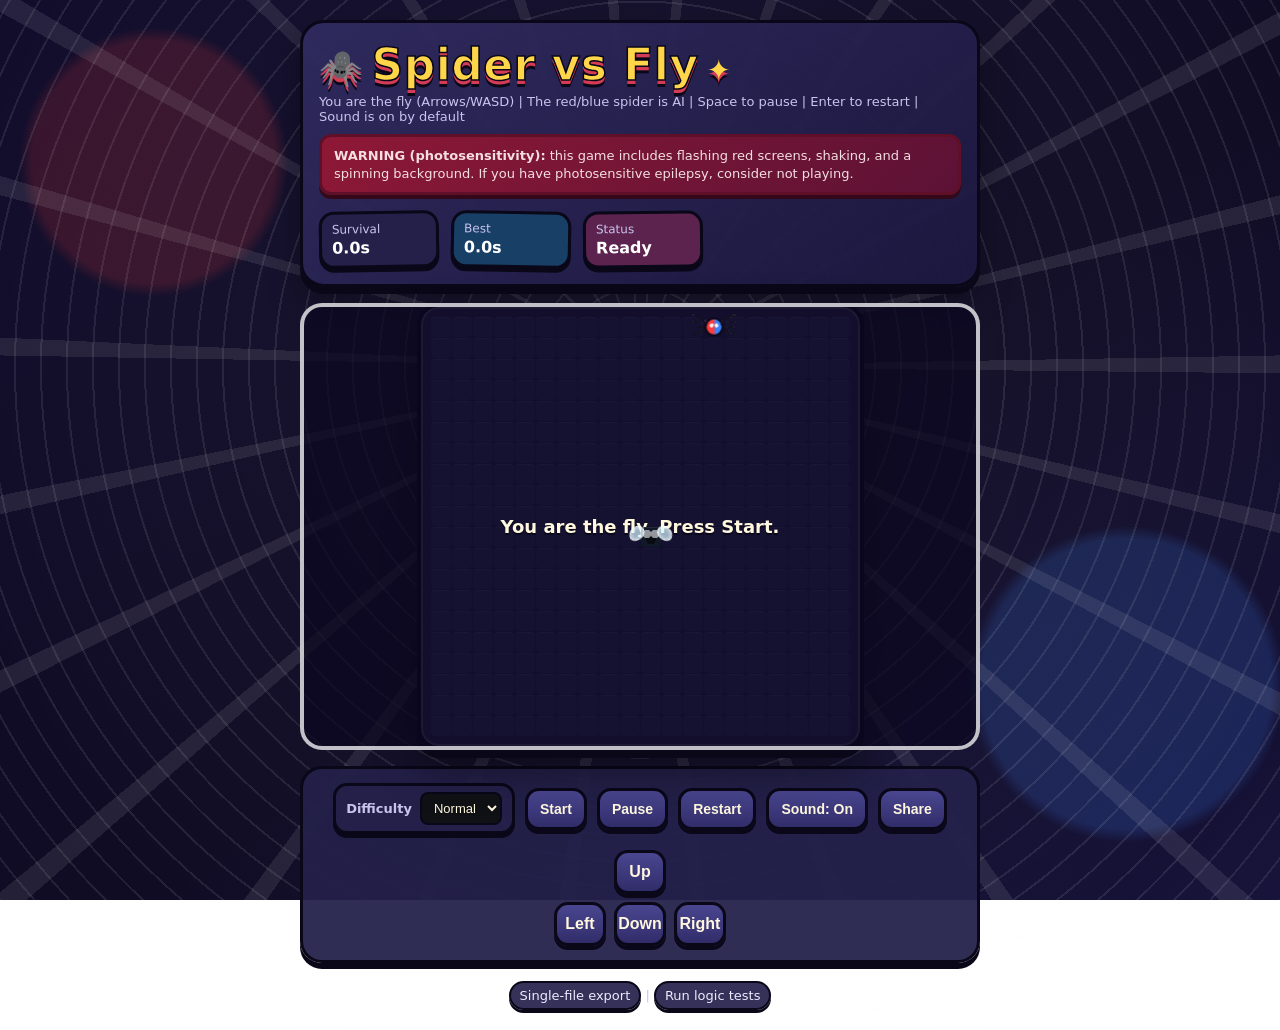
==== export.html @ 4931a81a "Remove composited grid shake layer" ====
<!doctype html>
<html lang="en">
  <head>
    <meta charset="utf-8" />
    <meta name="viewport" content="width=device-width, initial-scale=1" />
    <meta property="og:title" content="Spider vs Fly" />
    <meta property="og:description" content="A tiny, intense, dependency-free web game: you control the fly; an AI spider chases and shoots webs." />
    <meta property="og:type" content="website" />
    <title>Spider vs Fly</title>
    <style>
:root {
  --bg: #100c24;
  --panel: #24204a;
  --text: #fff8df;
  --muted: #c9c4ed;
  --cell: #302b5f;
  --spider-red: #ff3b3b;
  --spider-blue: #3b82f6;
  --fly: #111827;
  --border: rgba(255, 255, 255, 0.18);
  --ink: #090718;
  --gold: #ffd54a;
  --cell-size: min(4.4vw, 20px);
  --gap: 1px;
}

* {
  box-sizing: border-box;
}

body {
  margin: 0;
  font-family:
    system-ui,
    -apple-system,
    Segoe UI,
    Roboto,
    Helvetica,
    Arial,
    sans-serif;
  background:
    radial-gradient(circle at 12% 18%, rgba(255, 59, 59, 0.16) 0 9%, transparent 10%),
    radial-gradient(circle at 88% 76%, rgba(59, 130, 246, 0.18) 0 11%, transparent 12%),
    linear-gradient(145deg, #120d2c, var(--bg) 55%, #17133a);
  background-attachment: fixed;
  color: var(--text);
}

/* Full-screen death flash */
body.danger-flash::after {
  content: "";
  position: fixed;
  inset: 0;
  z-index: 9999;
  pointer-events: none;
  background: rgba(255, 0, 0, 0.0);
  animation: danger-screen 520ms ease-out 1;
}

@keyframes danger-screen {
  0% {
    background: rgba(255, 0, 0, 0);
  }
  10% {
    background: rgba(255, 0, 0, 0.55);
  }
  28% {
    background: rgba(255, 0, 0, 0.25);
  }
  100% {
    background: rgba(255, 0, 0, 0);
  }
}

a {
  color: var(--muted);
}

.app {
  position: relative;
  max-width: 720px;
  margin: 0 auto;
  padding: 20px;
  isolation: isolate;
  min-height: 100vh;
}

/* Cartoony, emoji-like web background (slow spin for mild disorientation). */
.app::before {
  content: "";
  position: fixed;
  inset: -30vmax;
  z-index: -1;
  pointer-events: none;
  opacity: 0.85;
  background:
    /* rings */
    repeating-radial-gradient(
      circle at 50% 45%,
      rgba(255, 255, 255, 0.10) 0 2px,
      transparent 2px 26px
    ),
    /* spokes */
    repeating-conic-gradient(
      from 5deg at 50% 45%,
      rgba(255, 255, 255, 0.10) 0 1.6deg,
      transparent 1.6deg 14deg
    ),
    radial-gradient(circle at 50% 45%, rgba(255, 255, 255, 0.06), transparent 60%);
  transform-origin: 50% 45%;
  animation: none;
}

@keyframes web-spin {
  from {
    transform: rotate(0deg);
  }
  to {
    transform: rotate(360deg);
  }
}

body.web-spin .app::before {
  animation-name: web-spin;
  animation-duration: var(--web-spin-duration, 18s);
  animation-timing-function: linear;
  animation-iteration-count: infinite;
  animation-direction: var(--web-spin-direction, normal);
}

.top {
  display: flex;
  gap: 16px;
  align-items: flex-start;
  justify-content: space-between;
  flex-wrap: wrap;
  padding: 16px;
  border: 3px solid var(--ink);
  border-radius: 24px;
  background: linear-gradient(145deg, rgba(48, 43, 95, 0.96), rgba(28, 24, 63, 0.96));
  box-shadow: 0 7px 0 var(--ink), 0 15px 35px rgba(0, 0, 0, 0.3);
}

h1 {
  margin: 0;
  font-size: clamp(28px, 6vw, 44px);
  letter-spacing: 0.5px;
  color: var(--gold);
  -webkit-text-stroke: 1.5px var(--ink);
  text-shadow: 0 4px 0 #d43b55, 0 7px 0 var(--ink);
  transform-origin: left center;
  animation: title-bob 2.8s ease-in-out infinite;
}

h1::before {
  content: "🕷️";
  display: inline-block;
  margin-right: 8px;
  font-size: 0.8em;
  -webkit-text-stroke: 0;
  animation: mascot-wiggle 1.4s ease-in-out infinite alternate;
}

h1::after {
  content: "✦";
  display: inline-block;
  margin-left: 8px;
  font-size: 0.65em;
  -webkit-text-stroke: 0;
  animation: mascot-fly 1.1s ease-in-out infinite alternate;
}

.help {
  margin: 4px 0 0;
  color: var(--muted);
  font-size: 13px;
}

.warning {
  margin: 10px 0 0;
  padding: 10px 12px;
  border-radius: 12px;
  border: 3px solid #5f1028;
  background: linear-gradient(135deg, #8e1836, #5c1235);
  color: rgba(255, 240, 240, 0.92);
  font-size: 13px;
  line-height: 1.35;
  box-shadow: 0 4px 0 #340818;
}

.warning strong {
  font-weight: 700;
}

.hud {
  display: flex;
  gap: 12px;
  flex-wrap: wrap;
  justify-content: flex-end;
}

.stat {
  background: var(--panel);
  border: 3px solid var(--ink);
  border-radius: 15px;
  padding: 8px 10px;
  min-width: 120px;
  box-shadow: 0 4px 0 var(--ink);
  transform: rotate(-1deg);
}

.stat:nth-child(2) {
  background: #183f66;
  transform: rotate(1deg);
}

.stat:nth-child(3) {
  background: #5b234e;
  transform: rotate(-0.5deg);
}

.label {
  display: block;
  font-size: 12px;
  color: var(--muted);
}

.value {
  display: block;
  font-size: 16px;
  margin-top: 2px;
  color: #ffffff;
  font-weight: 800;
}

.board {
  margin-top: 16px;
  position: relative;
  display: flex;
  justify-content: center;
}

.grid {
  --cols: 20;
  display: grid;
  grid-template-columns: repeat(var(--cols), var(--cell-size));
  grid-auto-rows: var(--cell-size);
  gap: var(--gap);
  padding: 10px;
  background: var(--panel);
  border: 4px solid var(--ink);
  border-radius: 22px;
  width: max-content;
  user-select: none;
  touch-action: manipulation;
  position: relative;
  box-shadow: 0 8px 0 var(--ink), 0 18px 44px rgba(0, 0, 0, 0.42), inset 0 0 0 2px var(--border);
}

.cell {
  width: var(--cell-size);
  height: var(--cell-size);
  background: var(--cell);
  border-radius: 4px;
  position: relative;
  box-shadow: inset 0 1px 0 rgba(255, 255, 255, 0.09);
}

.cell.spider {
  background: linear-gradient(90deg, var(--spider-red) 0 50%, var(--spider-blue) 50% 100%);
}

.cell.spider-head {
  border-radius: 50%;
  transform: scale(0.76);
  z-index: 3;
  background-image:
    radial-gradient(circle at 35% 40%, rgba(255, 255, 255, 0.9) 0 14%, transparent 15%),
    radial-gradient(circle at 65% 40%, rgba(255, 255, 255, 0.9) 0 14%, transparent 15%),
    linear-gradient(90deg, var(--spider-red) 0 50%, var(--spider-blue) 50% 100%);
  outline: 2px solid var(--ink);
  backface-visibility: hidden;
}

.cell.spider-head::before,
.cell.spider-head::after {
  content: "";
  position: absolute;
  top: -6px;
  bottom: -6px;
  width: 18px;
  opacity: 0.95;
  pointer-events: none;
  filter: drop-shadow(0 0 1px rgba(255, 255, 255, 0.9));
}

.cell.spider-head::before {
  left: -18px;
  background:
    linear-gradient(205deg, transparent 47%, rgba(0, 0, 0, 0.92) 47.5% 55.5%, transparent 56%) left top/100% 25% no-repeat,
    linear-gradient(185deg, transparent 47%, rgba(0, 0, 0, 0.92) 47.5% 55.5%, transparent 56%) left 25%/100% 25% no-repeat,
    linear-gradient(175deg, transparent 47%, rgba(0, 0, 0, 0.92) 47.5% 55.5%, transparent 56%) left 50%/100% 25% no-repeat,
    linear-gradient(155deg, transparent 47%, rgba(0, 0, 0, 0.92) 47.5% 55.5%, transparent 56%) left 75%/100% 25% no-repeat;
}

.cell.spider-head::after {
  right: -18px;
  background:
    linear-gradient(335deg, transparent 47%, rgba(0, 0, 0, 0.92) 47.5% 55.5%, transparent 56%) right top/100% 25% no-repeat,
    linear-gradient(355deg, transparent 47%, rgba(0, 0, 0, 0.92) 47.5% 55.5%, transparent 56%) right 25%/100% 25% no-repeat,
    linear-gradient(5deg, transparent 47%, rgba(0, 0, 0, 0.92) 47.5% 55.5%, transparent 56%) right 50%/100% 25% no-repeat,
    linear-gradient(25deg, transparent 47%, rgba(0, 0, 0, 0.92) 47.5% 55.5%, transparent 56%) right 75%/100% 25% no-repeat;
}

.cell.fly {
  z-index: 4;
  background-image:
    radial-gradient(circle at 30% 35%, rgba(255, 255, 255, 0.55) 0 22%, transparent 23%),
    radial-gradient(circle at 70% 35%, rgba(255, 255, 255, 0.55) 0 22%, transparent 23%),
    radial-gradient(circle at 50% 62%, rgba(0, 0, 0, 0.55) 0 30%, transparent 31%);
  background-color: var(--fly);
  backface-visibility: hidden;
}

.cell.fly::before,
.cell.fly::after {
  content: "";
  position: absolute;
  top: -1px;
  width: 68%;
  height: 60%;
  border: 1px solid rgba(255, 255, 255, 0.9);
  border-radius: 70% 45% 65% 40%;
  background: rgba(210, 242, 255, 0.74);
  box-shadow: inset 0 0 4px rgba(255, 255, 255, 0.9);
  opacity: 0.96;
  pointer-events: none;
  filter: blur(0.15px);
  transform-origin: bottom center;
}

.cell.fly::before {
  left: -10px;
  transform: rotate(-18deg);
}

.cell.fly::after {
  right: -10px;
  transform: rotate(18deg) scaleX(-1);
}

.cell.web-trap {
  background-color: #1f2937;
  background-image:
    linear-gradient(45deg, rgba(255, 255, 255, 0.32) 0 2px, transparent 2px 100%),
    linear-gradient(-45deg, rgba(255, 255, 255, 0.26) 0 2px, transparent 2px 100%);
  animation: web-pulse 700ms ease-in-out infinite;
}

.cell.web-beam {
  background-image:
    linear-gradient(90deg, rgba(255, 255, 255, 0.0), rgba(255, 255, 255, 0.65), rgba(255, 255, 255, 0.0)),
    linear-gradient(0deg, rgba(255, 255, 255, 0.0), rgba(255, 255, 255, 0.38), rgba(255, 255, 255, 0.0));
  filter: brightness(1.45);
}

.cell.spiderling {
  background-color: #0b1220;
  background-image:
    radial-gradient(circle at 35% 40%, rgba(255, 255, 255, 0.85) 0 10%, transparent 11%),
    radial-gradient(circle at 65% 40%, rgba(255, 255, 255, 0.85) 0 10%, transparent 11%),
    radial-gradient(circle at 50% 70%, rgba(0, 0, 0, 0.55) 0 36%, transparent 37%);
  outline: 1px solid rgba(255, 255, 255, 0.18);
  filter: saturate(1.2);
}

@keyframes web-pulse {
  0% {
    filter: brightness(1);
  }
  50% {
    filter: brightness(1.35);
  }
  100% {
    filter: brightness(1);
  }
}

@media (prefers-reduced-motion: reduce) {
  .app::before {
    animation: none;
  }
  body.web-spin .app::before {
    animation: none;
  }
  .cell.web-trap {
    animation: none;
  }
}

.danger-flash .grid {
  animation: danger-flash 520ms ease-out 1;
}

@keyframes danger-flash {
  0% {
    box-shadow: 0 0 0 0 rgba(255, 0, 0, 0);
  }
  12% {
    box-shadow: 0 0 0 8px rgba(255, 0, 0, 0.35);
  }
  30% {
    box-shadow: 0 0 0 12px rgba(255, 0, 0, 0.18);
  }
  100% {
    box-shadow: 0 0 0 0 rgba(255, 0, 0, 0);
  }
}

.overlay {
  position: absolute;
  inset: 0;
  display: flex;
  align-items: center;
  justify-content: center;
  padding: 18px;
  text-align: center;
  font-size: 18px;
  font-weight: 800;
  color: var(--text);
  background: rgba(12, 8, 32, 0.72);
  border: 4px solid rgba(255, 255, 255, 0.75);
  border-radius: 22px;
  text-shadow: 0 2px 0 var(--ink);
}

.toast {
  position: absolute;
  left: 50%;
  bottom: 14px;
  transform: translateX(-50%);
  background: rgba(0, 0, 0, 0.65);
  border: 3px solid var(--ink);
  color: var(--text);
  padding: 8px 10px;
  border-radius: 999px;
  font-size: 13px;
  max-width: 92%;
  text-align: center;
  box-shadow: 0 4px 0 var(--ink);
}

.controls {
  margin-top: 16px;
  display: flex;
  gap: 16px;
  align-items: center;
  justify-content: center;
  flex-wrap: wrap;
  padding: 14px;
  border: 3px solid var(--ink);
  border-radius: 22px;
  background: rgba(36, 32, 74, 0.94);
  box-shadow: 0 6px 0 var(--ink);
}

.buttons {
  display: flex;
  gap: 10px;
  align-items: center;
  flex-wrap: wrap;
}

.btn {
  background: linear-gradient(#4a4690, #312d6a);
  border: 3px solid var(--ink);
  color: var(--text);
  padding: 10px 12px;
  border-radius: 14px;
  font-size: 14px;
  cursor: pointer;
  font-weight: 800;
  box-shadow: 0 4px 0 var(--ink);
  transition: transform 120ms ease, filter 120ms ease, box-shadow 120ms ease;
}

.select {
  display: inline-flex;
  align-items: center;
  gap: 8px;
  padding: 6px 10px;
  background: var(--panel);
  border: 3px solid var(--ink);
  border-radius: 14px;
  font-size: 13px;
  color: var(--muted);
  box-shadow: 0 4px 0 var(--ink);
  font-weight: 700;
}

.input {
  background: #0f1115;
  color: var(--text);
  border: 2px solid var(--ink);
  border-radius: 8px;
  padding: 6px 8px;
  font-size: 13px;
}

.btn:hover {
  filter: brightness(1.2) saturate(1.15);
  transform: translateY(-2px) rotate(-1deg);
  box-shadow: 0 6px 0 var(--ink);
}

.btn:active {
  transform: translateY(3px) scale(0.97);
  box-shadow: 0 1px 0 var(--ink);
}

.btn:focus-visible {
  outline: 2px solid rgba(100, 255, 171, 0.6);
  outline-offset: 2px;
}

.dpad {
  display: flex;
  flex-direction: column;
  align-items: center;
  gap: 8px;
}

.dpad-row {
  display: flex;
  gap: 8px;
}

.dir {
  width: 52px;
  height: 44px;
  padding: 0;
  font-size: 16px;
  line-height: 1;
}

.footer {
  margin-top: 18px;
  font-size: 13px;
  color: var(--muted);
  text-align: center;
}

.footer a {
  display: inline-block;
  padding: 5px 9px;
  border: 2px solid var(--ink);
  border-radius: 999px;
  background: rgba(36, 32, 74, 0.92);
  color: #eeeaff;
  text-decoration: none;
  box-shadow: 0 3px 0 var(--ink);
  transition: transform 120ms ease;
}

.footer a:hover {
  transform: translateY(-2px) rotate(-1deg);
}

@keyframes title-bob {
  0%, 100% { transform: rotate(-1deg) translateY(0); }
  50% { transform: rotate(1deg) translateY(-3px); }
}

@keyframes mascot-wiggle {
  from { transform: rotate(-9deg) scale(1); }
  to { transform: rotate(9deg) scale(1.08); }
}

@keyframes mascot-fly {
  from { transform: translate(0, 2px) rotate(-8deg); }
  to { transform: translate(5px, -4px) rotate(8deg); }
}

@media (prefers-reduced-motion: reduce) {
  h1,
  h1::before,
  h1::after,
  .cell.spider-head {
    animation: none;
  }

  .btn,
  .footer a {
    transition: none;
  }
}


@media (max-width: 420px) {
  .app {
    padding: 14px;
  }

  .stat {
    min-width: 0;
  }

  .grid {
    padding: 8px;
  }

  .dir {
    width: 48px;
  }
}

</style>
  </head>
  <body>
    <main class="app">
      <header class="top">
        <div>
          <h1>Spider vs Fly</h1>
          <p class="help">You are the fly (Arrows/WASD) | The red/blue spider is AI | Space to pause | Enter to restart | Sound is on by default</p>
          <p class="warning" role="note">
            <strong>WARNING (photosensitivity):</strong> this game includes flashing red screens, shaking, and a spinning background.
            If you have photosensitive epilepsy, consider not playing.
          </p>
        </div>
        <div class="hud" aria-label="Score and status">
          <div class="stat">
            <span class="label">Survival</span>
            <span id="score" class="value">0</span>
          </div>
          <div class="stat">
            <span class="label">Best</span>
            <span id="best" class="value">0</span>
          </div>
          <div class="stat">
            <span class="label">Status</span>
            <span id="status" class="value">Playing</span>
          </div>
        </div>
      </header>

      <section class="board" aria-label="Game board">
        <div id="grid" class="grid" role="application" aria-label="Spider web board"></div>
        <div id="overlay" class="overlay" aria-live="polite" hidden></div>
        <div id="toast" class="toast" aria-live="polite" hidden></div>
      </section>

      <section class="controls" aria-label="Controls">
        <div class="buttons">
          <label class="select" for="difficulty">
            Difficulty
            <select id="difficulty" class="input" aria-label="Difficulty">
              <option value="easy">Easy</option>
              <option value="normal" selected>Normal</option>
              <option value="hard">Hard</option>
            </select>
          </label>
          <button type="button" id="btn-start" class="btn">Start</button>
          <button type="button" id="btn-pause" class="btn">Pause</button>
          <button type="button" id="btn-restart" class="btn">Restart</button>
          <button type="button" id="btn-sound" class="btn">Sound: Off</button>
          <button type="button" id="btn-share" class="btn">Share</button>
        </div>

        <div class="dpad" aria-label="Directional pad">
          <button type="button" class="btn dir" data-dir="up" aria-label="Up">Up</button>
          <div class="dpad-row">
            <button type="button" class="btn dir" data-dir="left" aria-label="Left">Left</button>
            <button type="button" class="btn dir" data-dir="down" aria-label="Down">Down</button>
            <button type="button" class="btn dir" data-dir="right" aria-label="Right">Right</button>
          </div>
        </div>
      </section>

      <footer class="footer">
        <a href="export.html">Single-file export</a>
        <span> | </span>
        <a href="tests/spider-logic.test.html">Run logic tests</a>
      </footer>
    </main>

    <script>
(function attachSnakeLogic(global) {
  "use strict";

  const DEFAULT_CONFIG = Object.freeze({ rows: 20, cols: 20 });
  const STATUS = Object.freeze({
    playing: "playing",
    paused: "paused",
    gameover: "gameover",
  });

  const DIR_VECTORS = Object.freeze({
    up: Object.freeze({ x: 0, y: -1 }),
    down: Object.freeze({ x: 0, y: 1 }),
    left: Object.freeze({ x: -1, y: 0 }),
    right: Object.freeze({ x: 1, y: 0 }),
  });

  const OPPOSITE_DIR = Object.freeze({
    up: "down",
    down: "up",
    left: "right",
    right: "left",
  });

  const AI_DIR_ORDER = Object.freeze(["up", "left", "down", "right"]);

  const WEB_BEAM_TTL_TICKS = 4;
  const LEARN_AFTER_MS = 120000;
  const WEB_MAX_RANGE_BLOCKS = 3;

  function clamp01(v) {
    if (typeof v !== "number" || !Number.isFinite(v)) return 0;
    if (v < 0) return 0;
    if (v > 1) return 1;
    return v;
  }

  function clampInt(value, min, fallback) {
    if (typeof value !== "number" || !Number.isFinite(value)) return fallback;
    const n = Math.floor(value);
    return n < min ? min : n;
  }

  function normalizeConfig(config) {
    const rows = clampInt(config?.rows, 4, DEFAULT_CONFIG.rows);
    const cols = clampInt(config?.cols, 4, DEFAULT_CONFIG.cols);
    return { rows, cols };
  }

  function createRng(seed) {
    let t = (seed >>> 0) || 0;
    return function rng() {
      t += 0x6d2b79f5;
      let x = t;
      x = Math.imul(x ^ (x >>> 15), x | 1);
      x ^= x + Math.imul(x ^ (x >>> 7), x | 61);
      return ((x ^ (x >>> 14)) >>> 0) / 4294967296;
    };
  }

  function safeRngValue(rng) {
    const v = rng();
    if (typeof v !== "number" || !Number.isFinite(v)) return 0;
    if (v <= 0) return 0;
    if (v >= 1) return 0.9999999999;
    return v;
  }

  function randomInt(rng, maxExclusive) {
    if (maxExclusive <= 0) return 0;
    return Math.floor(safeRngValue(rng) * maxExclusive);
  }

  function samePoint(a, b) {
    return !!a && !!b && a.x === b.x && a.y === b.y;
  }

  function toIndex(point, cols) {
    return point.y * cols + point.x;
  }

  function isDirection(value) {
    return value === "up" || value === "down" || value === "left" || value === "right";
  }

  function isOpposite(a, b) {
    if (!isDirection(a) || !isDirection(b)) return false;
    return OPPOSITE_DIR[a] === b;
  }

  function movePoint(head, direction) {
    const vec = DIR_VECTORS[direction];
    return { x: head.x + vec.x, y: head.y + vec.y };
  }

  function outOfBounds(point, rows, cols) {
    return point.x < 0 || point.y < 0 || point.x >= cols || point.y >= rows;
  }

  function manhattan(a, b) {
    return Math.abs(a.x - b.x) + Math.abs(a.y - b.y);
  }

  function createDirMatrix() {
    return {
      up: { up: 0, down: 0, left: 0, right: 0 },
      down: { up: 0, down: 0, left: 0, right: 0 },
      left: { up: 0, down: 0, left: 0, right: 0 },
      right: { up: 0, down: 0, left: 0, right: 0 },
    };
  }

  function createFlyLearnState() {
    return { lastDir: null, counts: createDirMatrix() };
  }

  function updateFlyLearn(learn, movedDir) {
    const base = learn && typeof learn === "object" && learn.counts ? learn : createFlyLearnState();
    if (!isDirection(movedDir)) return base;

    const last = base.lastDir;
    if (isDirection(last)) {
      const counts = base.counts;
      counts[last][movedDir] = (counts[last][movedDir] || 0) + 1;
      return { lastDir: movedDir, counts };
    }
    return { lastDir: movedDir, counts: base.counts };
  }

  function predictFlyDirection(learn, fromDir) {
    if (!learn || !learn.counts || !isDirection(fromDir)) return null;
    const row = learn.counts[fromDir];
    if (!row) return null;

    let bestDir = null;
    let best = 0;
    let total = 0;
    for (const dir of AI_DIR_ORDER) {
      const c = row[dir] || 0;
      total += c;
      if (c > best) {
        best = c;
        bestDir = dir;
      }
    }
    if (!bestDir || best <= 0) return null;
    return { dir: bestDir, confidence: total > 0 ? best / total : 0 };
  }

  function simulateFlyFuture(state, steps) {
    const fly = state.fly;
    if (!fly) return fly;
    let pos = { x: fly.x, y: fly.y };

    let lastDir = isDirection(state.flyMovedDir) ? state.flyMovedDir : state.flyLearn?.lastDir;
    let nextDir = isDirection(state.queuedFlyDirection) ? state.queuedFlyDirection : null;

    for (let i = 0; i < steps; i++) {
      if (!nextDir && isDirection(lastDir)) {
        const pred = predictFlyDirection(state.flyLearn, lastDir);
        nextDir = pred?.dir || null;
      }
      if (!isDirection(nextDir)) break;

      const cand = movePoint(pos, nextDir);
      if (outOfBounds(cand, state.rows, state.cols)) break;
      if (hasWebAt(state.webs, cand)) break;

      pos = cand;
      lastDir = nextDir;
      nextDir = null;
    }

    return pos;
  }

  function chooseChaserStep(from, target, rows, cols, blocked, rng = Math.random) {
    let bestDist = Number.POSITIVE_INFINITY;
    const best = [];

    for (const dir of AI_DIR_ORDER) {
      const next = movePoint(from, dir);
      if (outOfBounds(next, rows, cols)) continue;
      if (blocked && blocked.has(toIndex(next, cols))) continue;
      const d = manhattan(next, target);
      if (d < bestDist) {
        bestDist = d;
        best.length = 0;
        best.push(next);
      } else if (d === bestDist) {
        best.push(next);
      }
    }

    if (best.length === 0) return from;
    if (best.length === 1) return best[0];
    return best[randomInt(rng, best.length)];
  }

  function lineCells(a, b) {
    const cells = [];
    if (a.x === b.x) {
      const step = a.y < b.y ? 1 : -1;
      for (let y = a.y + step; y !== b.y; y += step) cells.push({ x: a.x, y });
      return cells;
    }
    if (a.y === b.y) {
      const step = a.x < b.x ? 1 : -1;
      for (let x = a.x + step; x !== b.x; x += step) cells.push({ x, y: a.y });
      return cells;
    }
    return cells;
  }

  function hasWebAt(webs, p) {
    for (const w of webs) {
      if (w.ttlTicks > 0 && w.x === p.x && w.y === p.y) return true;
    }
    return false;
  }

  function decayWebs(webs) {
    if (!Array.isArray(webs) || webs.length === 0) return [];
    const next = [];
    for (const w of webs) {
      const ttlTicks = w.ttlTicks - 1;
      if (ttlTicks > 0) next.push({ x: w.x, y: w.y, ttlTicks });
    }
    return next;
  }

  function removeWebAt(webs, p) {
    if (!Array.isArray(webs) || webs.length === 0) return webs || [];
    const next = [];
    for (const w of webs) {
      if (w.x === p.x && w.y === p.y) continue;
      next.push(w);
    }
    return next;
  }

  function decayBeam(beam) {
    if (!beam || typeof beam.ttlTicks !== "number") return null;
    const ttlTicks = beam.ttlTicks - 1;
    if (ttlTicks <= 0) return null;
    return { from: beam.from, to: beam.to, ttlTicks };
  }

  function decaySpiderlings(spiderlings, dtMs) {
    if (!Array.isArray(spiderlings) || spiderlings.length === 0) return [];
    const next = [];
    for (const s of spiderlings) {
      const ttlMs = (s.ttlMs || 0) - dtMs;
      if (ttlMs > 0) next.push({ x: s.x, y: s.y, ttlMs });
    }
    return next;
  }

  function placeSpiderlings(state, rng, count) {
    const rows = state.rows;
    const cols = state.cols;
    const occupied = new Set();
    for (const p of state.spider) occupied.add(toIndex(p, cols));
    if (state.fly) occupied.add(toIndex(state.fly, cols));
    for (const w of state.webs) occupied.add(toIndex(w, cols));
    for (const s of state.spiderlings || []) occupied.add(toIndex(s, cols));

    const empty = [];
    for (let y = 0; y < rows; y++) {
      for (let x = 0; x < cols; x++) {
        const idx = y * cols + x;
        if (!occupied.has(idx)) empty.push({ x, y });
      }
    }

    if (empty.length === 0) return [];
    const next = [];
    let n = count;
    while (n > 0 && empty.length > 0) {
      const i = randomInt(rng, empty.length);
      const p = empty.splice(i, 1)[0];
      next.push({ x: p.x, y: p.y, ttlMs: state.params.offspringTtlMs });
      n--;
    }
    return next;
  }

  function moveSpiderlings(spiderlings, target, rows, cols, blockedBase, rng) {
    if (!Array.isArray(spiderlings) || spiderlings.length === 0) return spiderlings || [];
    const next = [];
    const blocked = new Set(blockedBase || []);

    // Prevent spiderlings from stacking on each other.
    for (const s of spiderlings) blocked.add(toIndex(s, cols));

    // Move deterministically in array order; later spiderlings cannot move into earlier ones.
    for (const s of spiderlings) {
      blocked.delete(toIndex(s, cols));
      const moved = chooseChaserStep({ x: s.x, y: s.y }, target, rows, cols, blocked, rng);
      blocked.add(toIndex(moved, cols));
      next.push({ x: moved.x, y: moved.y, ttlMs: s.ttlMs });
    }

    return next;
  }

  function canShootWeb(state) {
    return state.webCooldownTicks <= 0;
  }

  function tryShootWeb(state) {
    // Only shoot if aligned with fly and clear path (no spider segments between).
    const head = state.spider[0];
    const fly = state.fly;
    if (!fly) return null;
    if (head.x !== fly.x && head.y !== fly.y) return null;

    const distToFly = manhattan(head, fly);
    if (distToFly > WEB_MAX_RANGE_BLOCKS) return null;

    const between = lineCells(head, fly);
    if (between.length === 0) {
      // If adjacent, try placing a web just beyond the fly (still feels like a "shot" without insta-killing).
      const dx = Math.sign(fly.x - head.x);
      const dy = Math.sign(fly.y - head.y);
      const candidate = { x: fly.x + dx, y: fly.y + dy };
      if (outOfBounds(candidate, state.rows, state.cols)) return null;

      const spiderOccupied = new Set();
      for (const p of state.spider) spiderOccupied.add(toIndex(p, state.cols));
      if (spiderOccupied.has(toIndex(candidate, state.cols))) return null;
      if (hasWebAt(state.webs, candidate)) return null;

      return candidate;
    }

    const spiderOccupied = new Set();
    for (const p of state.spider) spiderOccupied.add(toIndex(p, state.cols));

    for (const c of between) {
      if (spiderOccupied.has(toIndex(c, state.cols))) return null;
    }

    // Cap range: place the web within WEB_MAX_RANGE_BLOCKS of the spider head.
    const dx = Math.sign(fly.x - head.x);
    const dy = Math.sign(fly.y - head.y);

    const dist = Math.min(WEB_MAX_RANGE_BLOCKS, Math.max(1, distToFly - 1));
    const candidate = { x: head.x + dx * dist, y: head.y + dy * dist };

    if (outOfBounds(candidate, state.rows, state.cols)) return null;
    if (spiderOccupied.has(toIndex(candidate, state.cols))) return null;
    if (samePoint(candidate, fly)) return null;
    return candidate;
  }

  function placeFly(state, rng) {
    const rows = state.rows;
    const cols = state.cols;
    const occupied = new Set();
    for (const p of state.spider) occupied.add(toIndex(p, cols));

    const empty = [];
    for (let y = 0; y < rows; y++) {
      for (let x = 0; x < cols; x++) {
        const idx = y * cols + x;
        if (!occupied.has(idx)) empty.push({ x, y });
      }
    }

    if (empty.length === 0) return null;
    return empty[randomInt(rng, empty.length)];
  }

  function centerPoint(cols, rows) {
    return { x: Math.floor(cols / 2), y: Math.floor(rows / 2) };
  }

  function chooseSpiderStart(cols, rows, rng, avoidPoint, minHeadDistance) {
    const candidates = [];
    for (let y = 0; y < rows; y++) {
      for (let x = 0; x < cols; x++) {
        const isAgainstWall = x === 0 || y === 0 || x === cols - 1 || y === rows - 1;
        const point = { x, y };
        if (!isAgainstWall) continue;
        if (avoidPoint && manhattan(point, avoidPoint) < minHeadDistance) continue;
        if (avoidPoint && samePoint(point, avoidPoint)) continue;
        candidates.push([point]);
      }
    }

    if (candidates.length === 0) return null;
    return candidates[randomInt(rng, candidates.length)];
  }

  function chooseAiDirection(state, rng = Math.random) {
    const current = state.spiderDirection;
    const head = state.spider[0];
    const bodyToCheck = state.spider.length > 1 ? state.spider.slice(0, -1) : [];

      let target = state.fly;
      if (isDirection(state.queuedFlyDirection) && state.fly) {
        const predicted = movePoint(state.fly, state.queuedFlyDirection);
        if (!outOfBounds(predicted, state.rows, state.cols) && !hasWebAt(state.webs, predicted)) {
          target = predicted;
        }
      }
      // Learning / cut-off: gradually shift from "chase" to "intercept" over time.
      const elapsedMs = state.elapsedMs || 0;
      const learnFactor = clamp01(elapsedMs / LEARN_AFTER_MS); // 0..1 over first 120s
      const horizon = 1 + Math.floor(learnFactor * 4); // 1..5 cells ahead
      const intercept = simulateFlyFuture(state, horizon);

      let bestDist = Number.POSITIVE_INFINITY;
      const scoredDirs = [];

    for (const dir of AI_DIR_ORDER) {
      if (state.spider.length > 1 && isOpposite(current, dir)) continue;

      const nextHead = movePoint(head, dir);
      if (outOfBounds(nextHead, state.rows, state.cols)) continue;

      let hitsBody = false;
      for (const p of bodyToCheck) {
        if (samePoint(p, nextHead)) {
          hitsBody = true;
          break;
        }
      }
      if (hitsBody) continue;
      if (hasWebAt(state.webs, nextHead)) continue;
      for (const s of state.spiderlings || []) {
        if (samePoint(s, nextHead)) {
          hitsBody = true;
          break;
        }
      }
      if (hitsBody) continue;

        const chaseDist = manhattan(nextHead, target);
        const interceptDist = intercept ? manhattan(nextHead, intercept) : chaseDist;
        // As learnFactor increases, "intercept" dominates, creating a cut-off feeling.
        const dist = chaseDist * (1.0 - learnFactor * 0.45) + interceptDist * (0.55 + learnFactor * 0.9);
        bestDist = Math.min(bestDist, dist);
        scoredDirs.push({ dir, dist });
    }

    const bestDirs = scoredDirs.filter((candidate) => candidate.dist === bestDist).map((candidate) => candidate.dir);
    if (bestDirs.length === 0) return isDirection(current) ? current : "right";

    const unpredictability = clamp01(state.params?.aiUnpredictability || 0);
    if (unpredictability > 0 && safeRngValue(rng) < unpredictability) {
      const feintDirs = scoredDirs
        .sort((a, b) => a.dist - b.dist)
        .slice(0, 3);
      return feintDirs[randomInt(rng, feintDirs.length)].dir;
    }

    if (bestDirs.length === 1) return bestDirs[0];
    return bestDirs[randomInt(rng, bestDirs.length)];
  }

  function createInitialState(config, rng = Math.random) {
    const { rows, cols } = normalizeConfig(config);
    const params = paramsForDifficulty(config?.difficulty);

    const fly = centerPoint(cols, rows);
    const minHeadDistance = params.difficulty === "easy" ? 10 : params.difficulty === "hard" ? 6 : 8;
    const seededSpider = chooseSpiderStart(cols, rows, rng, fly, minHeadDistance);
    const spider =
      seededSpider ||
      (function fallbackSpider() {
        return [{ x: 0, y: 0 }];
      })();

      const base = {
        rows,
        cols,
        spider,
        spiderDirection: "right",
        queuedFlyDirection: null,
        fly: null,
      scoreTicks: 0,
      ageTicks: 0,
      elapsedMs: 0,
      nextOffspringMs: params.firstOffspringMs,
      growthRemaining: 0,
      webs: [],
      webBeam: null,
      webCooldownTicks: 0,
      lastWebShot: null,
      webShotSeq: 0,
      spiderlings: [],
      flyLearn: createFlyLearnState(),
      flyMovedDir: null,
      flyStunTicks: 0,
      params,
      status: STATUS.playing,
    };

    return { ...base, fly };
  }

  function reduceState(state, action, rng = Math.random) {
    if (!state || !action || typeof action.type !== "string") return state;

    switch (action.type) {
      case "flyDirection": {
        if (state.status === STATUS.gameover) return state;
        if (!isDirection(action.direction)) return state;
        if (state.queuedFlyDirection === action.direction) return state;
        return { ...state, queuedFlyDirection: action.direction };
      }

      case "togglePause": {
        if (state.status === STATUS.gameover) return state;
        const nextStatus = state.status === STATUS.paused ? STATUS.playing : STATUS.paused;
        return { ...state, status: nextStatus };
      }

      case "restart": {
        return createInitialState({ rows: state.rows, cols: state.cols, difficulty: state.params?.difficulty }, rng);
      }

      case "tick": {
        const dtMs =
          typeof action.dtMs === "number" && Number.isFinite(action.dtMs) && action.dtMs > 0
            ? action.dtMs
            : 120;

        // Even after game-over, allow timed elements to decay so tests and state stay consistent.
        if (state.status !== STATUS.playing) {
          return {
            ...state,
            webs: decayWebs(state.webs),
            webBeam: decayBeam(state.webBeam),
            spiderlings: decaySpiderlings(state.spiderlings, dtMs),
          };
        }

        if (!state.fly) return { ...state, status: STATUS.gameover };

        const params = state.params || paramsForDifficulty("normal");
        const ageTicks = (state.ageTicks || 0) + 1;
        const baseGrowthRemaining = state.growthRemaining || 0;
        const maxSpiderLength = Number.isFinite(params.maxSpiderLength)
          ? Math.max(1, Math.floor(params.maxSpiderLength))
          : Number.POSITIVE_INFINITY;
        const growthRemaining =
          state.spider.length < maxSpiderLength && ageTicks % params.growEveryTicks === 0
            ? baseGrowthRemaining + 1
            : baseGrowthRemaining;

        const webs = decayWebs(state.webs);
        const webBeam = decayBeam(state.webBeam);
        const webCooldownTicks = Math.max(0, (state.webCooldownTicks || 0) - 1);
        const spiderlings = decaySpiderlings(state.spiderlings, dtMs);
        const flyStunTicks = Math.max(0, (state.flyStunTicks || 0) - 1);

        let elapsedMs = (state.elapsedMs || 0) + dtMs;
        let nextOffspringMs =
          typeof state.nextOffspringMs === "number" && Number.isFinite(state.nextOffspringMs) && state.nextOffspringMs > 0
            ? state.nextOffspringMs
            : params.firstOffspringMs;
        let nextSpiderlings = spiderlings;
        while (elapsedMs >= nextOffspringMs) {
          nextSpiderlings = nextSpiderlings.concat(
            placeSpiderlings({ ...state, webs, spiderlings: nextSpiderlings, params }, rng, params.offspringCount),
          );
          nextOffspringMs += params.offspringEveryMs;
        }

        // 1) Fly moves first (player-controlled).
        let nextFly = state.fly;
        let flyMovedDir = null;
        if (flyStunTicks <= 0 && isDirection(state.queuedFlyDirection)) {
          const candidate = movePoint(state.fly, state.queuedFlyDirection);
          if (!outOfBounds(candidate, state.rows, state.cols)) {
            nextFly = candidate;
            flyMovedDir = state.queuedFlyDirection;
          }
        }
        const flyLearn = updateFlyLearn(state.flyLearn, flyMovedDir);

          for (const p of state.spider) {
            if (samePoint(p, nextFly)) return { ...state, fly: nextFly, status: STATUS.gameover };
          }
          for (const s of nextSpiderlings) {
            if (samePoint(s, nextFly)) {
              return {
                ...state,
                fly: nextFly,
                webs,
                spiderlings: nextSpiderlings,
                flyLearn,
                flyMovedDir,
                elapsedMs,
                nextOffspringMs,
                webCooldownTicks,
                ageTicks,
                growthRemaining,
                status: STATUS.gameover,
              };
            }
          }
        let nextWebsAfterHit = webs;
        let nextFlyStunTicks = flyStunTicks;
        if (hasWebAt(webs, nextFly)) {
          // Webbing is sticky (slows you) rather than instantly killing you.
          nextWebsAfterHit = removeWebAt(webs, nextFly);
          nextFlyStunTicks = Math.max(nextFlyStunTicks, 2);
        }

        // 2) Spiderlings chase the fly.
        const blockedForSpiderlings = new Set();
        for (const p of state.spider) blockedForSpiderlings.add(toIndex(p, state.cols));
        for (const w of nextWebsAfterHit) blockedForSpiderlings.add(toIndex(w, state.cols));

        // Allow moving into each other's old positions by clearing as we go in moveSpiderlings().
        let chasedSpiderlings = moveSpiderlings(nextSpiderlings, nextFly, state.rows, state.cols, blockedForSpiderlings, rng);
        for (const s of chasedSpiderlings) {
          if (samePoint(s, nextFly)) {
            return {
              ...state,
              fly: nextFly,
              webs,
              spiderlings: chasedSpiderlings,
              flyLearn,
              flyMovedDir,
              elapsedMs,
              nextOffspringMs,
              webCooldownTicks,
              ageTicks,
              growthRemaining,
              status: STATUS.gameover,
            };
          }
        }

        // 3) AI may shoot a web trap if aligned.
        let lastWebShot = null;
        let nextWebBeam = webBeam;
        let webShotSeq = state.webShotSeq || 0;
        let nextWebCooldown = webCooldownTicks;
        let nextWebs = nextWebsAfterHit;
        if (canShootWeb({ ...state, webCooldownTicks }) && nextFly) {
          const shotCell = tryShootWeb({ ...state, fly: nextFly, webs: nextWebsAfterHit });
          if (shotCell && !hasWebAt(nextWebsAfterHit, shotCell)) {
            // Shoot "further": lay a short strip of web traps in the shot direction (including beyond the fly if possible).
            const head = state.spider[0];
            const dx = Math.sign(shotCell.x - head.x);
            const dy = Math.sign(shotCell.y - head.y);

            const toAdd = [];
            let stepIndex = 0;
            while (toAdd.length < params.webStripLen && stepIndex < params.webStripLen + 2) {
              const p = { x: shotCell.x + dx * stepIndex, y: shotCell.y + dy * stepIndex };
              stepIndex++;
              if (outOfBounds(p, state.rows, state.cols)) break;
              if (manhattan(head, p) > WEB_MAX_RANGE_BLOCKS) break;
              let hitsSpider = false;
              for (const sp of state.spider) {
                if (samePoint(sp, p)) {
                  hitsSpider = true;
                  break;
                }
              }
              if (hitsSpider) break;
              if (nextFly && samePoint(nextFly, p)) break;
              toAdd.push(p);
            }

            nextWebs = nextWebsAfterHit.concat(toAdd.map((p) => ({ x: p.x, y: p.y, ttlTicks: params.webTtlTicks })));
            nextWebCooldown = params.webCooldownTicks;
            lastWebShot = { x: shotCell.x, y: shotCell.y };
            webShotSeq = webShotSeq + 1;
            const beamTo = toAdd.length > 0 ? toAdd[toAdd.length - 1] : shotCell;
            nextWebBeam = {
              from: { x: state.spider[0].x, y: state.spider[0].y },
              to: { x: beamTo.x, y: beamTo.y },
              ttlTicks: WEB_BEAM_TTL_TICKS,
            };
          }
        }

        // 4) AI picks spider direction based on the (potentially) moved fly.
        const aiDir = chooseAiDirection(
          { ...state, fly: nextFly, webs: nextWebs, spiderlings: chasedSpiderlings, flyLearn, flyMovedDir, elapsedMs },
          rng,
        );
        const head = state.spider[0];
        const didShoot = !!lastWebShot;
        const nextHead = didShoot ? head : movePoint(head, aiDir);

        if (outOfBounds(nextHead, state.rows, state.cols)) {
          return {
            ...state,
            fly: nextFly,
            spiderDirection: aiDir,
            webs: nextWebs,
            webBeam: nextWebBeam,
            webCooldownTicks: nextWebCooldown,
            lastWebShot,
            webShotSeq,
            spiderlings: chasedSpiderlings,
            flyLearn,
            flyMovedDir,
            flyStunTicks: nextFlyStunTicks,
            elapsedMs,
            nextOffspringMs,
            ageTicks,
            growthRemaining,
            status: STATUS.gameover,
          };
        }
        if (hasWebAt(nextWebs, nextHead)) {
          return {
            ...state,
            fly: nextFly,
            spiderDirection: aiDir,
            webs: nextWebs,
            webBeam: nextWebBeam,
            webCooldownTicks: nextWebCooldown,
            lastWebShot,
            webShotSeq,
            spiderlings: chasedSpiderlings,
            flyLearn,
            flyMovedDir,
            flyStunTicks: nextFlyStunTicks,
            elapsedMs,
            nextOffspringMs,
            ageTicks,
            growthRemaining,
            status: STATUS.gameover,
          };
        }

        const bodyToCheck = state.spider.length > 1 ? state.spider.slice(0, -1) : [];
        for (const p of bodyToCheck) {
          if (samePoint(p, nextHead)) {
            return {
              ...state,
              fly: nextFly,
              spiderDirection: aiDir,
              webs: nextWebs,
              webBeam: nextWebBeam,
              webCooldownTicks: nextWebCooldown,
              lastWebShot,
              webShotSeq,
              spiderlings: chasedSpiderlings,
              flyLearn,
              flyMovedDir,
              flyStunTicks: nextFlyStunTicks,
              elapsedMs,
              nextOffspringMs,
              ageTicks,
              growthRemaining,
              status: STATUS.gameover,
            };
          }
        }

        const willGrow = growthRemaining > 0 && state.spider.length < maxSpiderLength;
        const trimmed = state.spider.length > 1 ? state.spider.slice(0, -1) : [];
        const actuallyGrew = !didShoot && willGrow;
        const nextSpider = didShoot ? state.spider : actuallyGrew ? [nextHead, ...state.spider] : [nextHead, ...trimmed];
        const nextGrowthRemaining = actuallyGrew ? growthRemaining - 1 : growthRemaining;

        if (samePoint(nextHead, nextFly)) {
          return {
            ...state,
            fly: nextFly,
            spider: nextSpider,
            spiderDirection: aiDir,
            webs: nextWebs,
            webBeam: nextWebBeam,
            webCooldownTicks: nextWebCooldown,
            lastWebShot,
            webShotSeq,
            spiderlings: chasedSpiderlings,
            flyLearn,
            flyMovedDir,
            flyStunTicks: nextFlyStunTicks,
            elapsedMs,
            nextOffspringMs,
            ageTicks,
            growthRemaining: nextGrowthRemaining,
            status: STATUS.gameover,
          };
        }

        return {
          ...state,
          fly: nextFly,
          spider: nextSpider,
          spiderDirection: aiDir,
          webs: nextWebs,
          webBeam: nextWebBeam,
          webCooldownTicks: nextWebCooldown,
          lastWebShot,
          webShotSeq,
          spiderlings: chasedSpiderlings,
          flyLearn,
          flyMovedDir,
          flyStunTicks: nextFlyStunTicks,
          elapsedMs,
          nextOffspringMs,
          scoreTicks: (state.scoreTicks || 0) + 1,
          ageTicks,
          growthRemaining: nextGrowthRemaining,
          params,
        };
      }

      default:
        return state;
    }
  }

  global.SnakeLogic = Object.freeze({
    STATUS,
    createRng,
    createInitialState,
    reduceState,
    placeFly,
    chooseAiDirection,
    hasWebAt,
    placeSpiderlings,
    predictFlyDirection,
    samePoint,
    toIndex,
    isOpposite,
  });
})(typeof window !== "undefined" ? window : globalThis);
  function paramsForDifficulty(difficulty) {
    const d = difficulty === "easy" || difficulty === "hard" ? difficulty : "normal";
    if (d === "easy") {
      return {
        difficulty: "easy",
        webTtlTicks: 40,
        webCooldownTicks: 15,
        webStripLen: 1,
        growEveryTicks: 18,
        maxSpiderLength: 1,
        offspringEveryMs: 42000,
        firstOffspringMs: 30000,
        offspringTtlMs: 9000,
        offspringCount: 1,
        aiUnpredictability: 0,
      };
    }
    if (d === "hard") {
      return {
        difficulty: "hard",
        webTtlTicks: 88,
        webCooldownTicks: 6,
        webStripLen: 1,
        growEveryTicks: 8,
        maxSpiderLength: 1,
        offspringEveryMs: 16000,
        firstOffspringMs: 30000,
        offspringTtlMs: 13000,
        offspringCount: 4,
        aiUnpredictability: 0.32,
      };
    }
    return {
      difficulty: "normal",
      webTtlTicks: 52,
      webCooldownTicks: 11,
      webStripLen: 1,
      growEveryTicks: 16,
      maxSpiderLength: 1,
      offspringEveryMs: 30000,
      firstOffspringMs: 30000,
      offspringTtlMs: 9500,
      offspringCount: 2,
      aiUnpredictability: 0.06,
    };
  }

</script>
    <script>
(function attachSpiderAudio(global) {
  "use strict";

  function clamp01(v) {
    if (typeof v !== "number" || !Number.isFinite(v)) return 0;
    if (v < 0) return 0;
    if (v > 1) return 1;
    return v;
  }

  function create() {
    let ctx = null;
    let master = null;
    let enabled = false;

    let musicGain = null;
    let fxGain = null;

    let tempoBpm = 96;
    let threat = 0;
    let survivalSeconds = 0;
    let musicTimer = null;
    let step = 0;
    let barStep = 0;

    function ensure() {
      if (ctx) return;
      const AudioContext = global.AudioContext || global.webkitAudioContext;
      if (!AudioContext) return;
      ctx = new AudioContext();

      master = ctx.createGain();
      master.gain.value = 0.0;
      master.connect(ctx.destination);

      musicGain = ctx.createGain();
      musicGain.gain.value = 0.42;
      musicGain.connect(master);

      fxGain = ctx.createGain();
      fxGain.gain.value = 0.75;
      fxGain.connect(master);
    }

    function arm() {
      ensure();
      if (!ctx) return;
      if (ctx.state === "suspended") ctx.resume();
      if (enabled) master.gain.setTargetAtTime(1.0, ctx.currentTime, 0.02);
      if (enabled) startMusic();
    }

    function setEnabled(next) {
      enabled = !!next;
      ensure();
      if (!ctx) return;
      if (enabled) {
        master.gain.setTargetAtTime(1.0, ctx.currentTime, 0.02);
        startMusic();
      } else {
        master.gain.setTargetAtTime(0.0, ctx.currentTime, 0.02);
        stopMusic();
      }
    }

    function isEnabled() {
      return enabled;
    }

    function setThreatLevel(level) {
      threat = clamp01(level);
      // final tempo is computed in computeTempo()
      ensure();
      if (ctx && musicGain) {
        const target = Math.min(0.9, 0.44 + threat * 0.26); // louder when closer (cap to reduce clipping)
        musicGain.gain.setTargetAtTime(target, ctx.currentTime, 0.05);
      }
    }

    function setSurvivalSeconds(seconds) {
      if (typeof seconds !== "number" || !Number.isFinite(seconds) || seconds < 0) return;
      survivalSeconds = seconds;
    }

    function computeTempo() {
      // Threat ramps quickly; survival ramps slowly over time, capped.
      const survivalRamp = Math.min(1, survivalSeconds / 75); // reaches max around ~75s
      tempoBpm = 98 + threat * 72 + survivalRamp * 42; // ~98..212
      if (tempoBpm > 212) tempoBpm = 212;
      if (tempoBpm < 88) tempoBpm = 88;
      return tempoBpm;
    }

    function now() {
      return ctx ? ctx.currentTime : 0;
    }

    function playTone({ frequency, duration, type = "sine", gain = 0.25, when = 0, detune = 0 }) {
      if (!ctx || !enabled) return;
      const osc = ctx.createOscillator();
      const g = ctx.createGain();
      osc.type = type;
      osc.frequency.value = frequency;
      osc.detune.value = detune;
      g.gain.value = 0.0001;
      osc.connect(g);
      g.connect(fxGain);

      const t0 = now() + when;
      const t1 = t0 + duration;
      g.gain.setValueAtTime(0.0001, t0);
      g.gain.exponentialRampToValueAtTime(gain, t0 + Math.min(0.02, duration / 4));
      g.gain.exponentialRampToValueAtTime(0.0001, t1);

      osc.start(t0);
      osc.stop(t1 + 0.02);
    }

    function playNoise({ duration, gain = 0.2, when = 0, highpassHz = 600 }) {
      if (!ctx || !enabled) return;
      const bufferSize = Math.floor(ctx.sampleRate * duration);
      const buffer = ctx.createBuffer(1, Math.max(1, bufferSize), ctx.sampleRate);
      const data = buffer.getChannelData(0);
      for (let i = 0; i < data.length; i++) data[i] = (Math.random() * 2 - 1) * 0.55;

      const src = ctx.createBufferSource();
      src.buffer = buffer;

      const hp = ctx.createBiquadFilter();
      hp.type = "highpass";
      hp.frequency.value = highpassHz;

      const g = ctx.createGain();
      g.gain.value = 0.0001;

      src.connect(hp);
      hp.connect(g);
      g.connect(fxGain);

      const t0 = now() + when;
      const t1 = t0 + duration;
      g.gain.setValueAtTime(0.0001, t0);
      g.gain.exponentialRampToValueAtTime(gain, t0 + Math.min(0.02, duration / 4));
      g.gain.exponentialRampToValueAtTime(0.0001, t1);

      src.start(t0);
      src.stop(t1 + 0.02);
    }

    function playWebShot() {
      // Quick "thwip": noisy burst + pitchy click.
      playNoise({ duration: 0.1, gain: 0.26, highpassHz: 950 });
      playTone({ frequency: 980, duration: 0.06, type: "triangle", gain: 0.18, detune: -35 });
      playTone({ frequency: 620, duration: 0.08, type: "triangle", gain: 0.16, when: 0.01, detune: 25 });

      if (!ctx || !enabled) return;
      // Pitch slide for a more recognizable "web shoot" character.
      const t0 = now();
      const osc = ctx.createOscillator();
      const g = ctx.createGain();
      osc.type = "sine";
      osc.frequency.setValueAtTime(1200, t0);
      osc.frequency.exponentialRampToValueAtTime(320, t0 + 0.09);
      g.gain.setValueAtTime(0.0001, t0);
      g.gain.exponentialRampToValueAtTime(0.16, t0 + 0.01);
      g.gain.exponentialRampToValueAtTime(0.0001, t0 + 0.12);
      osc.connect(g);
      g.connect(fxGain);
      osc.start(t0);
      osc.stop(t0 + 0.14);
    }

    function playDeath() {
      // Sad downward interval + soft low boom.
      playTone({ frequency: 392, duration: 0.22, type: "sine", gain: 0.18 });
      playTone({ frequency: 311, duration: 0.28, type: "sine", gain: 0.16, when: 0.08 });
      playTone({ frequency: 196, duration: 0.34, type: "sine", gain: 0.13, when: 0.18 });
      playNoise({ duration: 0.18, gain: 0.12, when: 0.02, highpassHz: 180 });
    }

    function playKick(when = 0, intensity = 1) {
      if (!ctx || !enabled) return;
      const t0 = now() + when;
      const osc = ctx.createOscillator();
      const g = ctx.createGain();
      osc.type = "sine";
      osc.frequency.setValueAtTime(90, t0);
      osc.frequency.exponentialRampToValueAtTime(40, t0 + 0.09);
      g.gain.setValueAtTime(0.0001, t0);
      g.gain.exponentialRampToValueAtTime(0.38 * intensity, t0 + 0.01);
      g.gain.exponentialRampToValueAtTime(0.0001, t0 + 0.16);
      osc.connect(g);
      g.connect(musicGain);
      osc.start(t0);
      osc.stop(t0 + 0.18);
    }

    function playHit(when = 0, intensity = 1) {
      playNoise({ duration: 0.05, gain: 0.12 * intensity, when, highpassHz: 1200 });
      playTone({ frequency: 220, duration: 0.05, type: "triangle", gain: 0.06 * intensity, when });
    }

    function playChord(when = 0, rootHz = 196, intensity = 1) {
      if (!ctx || !enabled) return;
      const t0 = now() + when;
      const chord = [0, 3, 7]; // minor triad
      const chordGain = 0.06 + threat * 0.05 + intensity * 0.02;
      const cutoff = 520 + threat * 1400;

      const filter = ctx.createBiquadFilter();
      filter.type = "lowpass";
      filter.frequency.setValueAtTime(cutoff, t0);
      filter.frequency.exponentialRampToValueAtTime(cutoff * 1.25, t0 + 0.08);

      const g = ctx.createGain();
      g.gain.setValueAtTime(0.0001, t0);
      g.gain.exponentialRampToValueAtTime(chordGain, t0 + 0.02);
      g.gain.exponentialRampToValueAtTime(0.0001, t0 + 0.35);
      filter.connect(g);
      g.connect(musicGain);

      for (const semi of chord) {
        const o = ctx.createOscillator();
        o.type = "sawtooth";
        o.frequency.setValueAtTime(rootHz * Math.pow(2, semi / 12), t0);
        o.detune.value = (Math.random() * 12 - 6) * (0.2 + threat);
        o.connect(filter);
        o.start(t0);
        o.stop(t0 + 0.38);
      }
    }

    function playOstinato(when = 0, baseHz = 392, intensity = 1) {
      if (!ctx || !enabled) return;
      const t0 = now() + when;
      const o = ctx.createOscillator();
      o.type = "square";
      o.frequency.setValueAtTime(baseHz, t0);
      const g = ctx.createGain();
      g.gain.setValueAtTime(0.0001, t0);
      g.gain.exponentialRampToValueAtTime(0.045 * intensity, t0 + 0.01);
      g.gain.exponentialRampToValueAtTime(0.0001, t0 + 0.08);
      o.connect(g);
      g.connect(musicGain);
      o.start(t0);
      o.stop(t0 + 0.1);
    }

    function scheduleBeat() {
      if (!ctx || !enabled) return;
      const bpm = computeTempo();
      const beatSec = 60 / bpm;
      const t = ctx.currentTime + 0.01;

      // Dramatic boss-y loop: pulse + chord stabs + percussion.
      // Not based on any copyrighted score; purely procedural.
      const progRoots = [196, 174.61, 220, 164.81]; // G, F, A, E (approx)
      const barRoot = progRoots[barStep % progRoots.length] * (Math.random() < 0.15 ? 2 : 1);
      const intensity = 0.7 + threat * 0.5;

      // Percussion emphasis grows over survival and threat.
      playKick(0, 0.85 + threat * 0.35);
      if (step % 2 === 0) playHit(0.02, 0.5 + threat * 0.6);
      if ((threat > 0.5 || survivalSeconds > 20) && Math.random() < 0.35) {
        playHit(0.06, 0.6 + threat * 0.8);
      }

      // Chord stabs every 4 beats.
      if (step % 4 === 0) playChord(0, barRoot * (Math.random() < 0.25 ? 0.5 : 1), intensity);
      if (threat > 0.35 || survivalSeconds > 18) {
        const ost = barRoot * (2 + (step % 2)) * (Math.random() < 0.2 ? 1.5 : 1);
        playOstinato(0.01, ost, 0.7 + threat * 0.7);
      }

      step++;
      if (step % 16 === 0) barStep++;
      musicTimer = global.setTimeout(scheduleBeat, Math.max(40, beatSec * 1000));
    }

    function startMusic() {
      if (!ctx || !enabled) return;
      if (musicTimer !== null) return;
      scheduleBeat();
    }

    function stopMusic() {
      if (musicTimer === null) return;
      global.clearTimeout(musicTimer);
      musicTimer = null;
      step = 0;
    }

    return Object.freeze({
      arm,
      setEnabled,
      isEnabled,
      setThreatLevel,
      setSurvivalSeconds,
      playWebShot,
      playDeath,
    });
  }

  global.SpiderAudio = Object.freeze({ create });
})(typeof window !== "undefined" ? window : globalThis);

</script>
    <script>
(function runSpiderUi() {
  "use strict";

  const logic = window.SnakeLogic;
  if (!logic) throw new Error("SnakeLogic not found. Did src/spider-logic.js load?");

  const config = { rows: 20, cols: 20 };
  const url = new URL(window.location.href);
  const seedParam = url.searchParams.get("seed");
  const seed = seedParam && /^\d+$/.test(seedParam) ? Number(seedParam) : Date.now();
  let rng = logic.createRng(seed);

  const DIFF_KEY = "spider_difficulty";
  let difficulty = "normal";
  try {
    const raw = window.localStorage?.getItem(DIFF_KEY);
    if (raw === "easy" || raw === "normal" || raw === "hard") difficulty = raw;
  } catch {
    // ignore
  }
  const diffParam = url.searchParams.get("difficulty");
  if (diffParam === "easy" || diffParam === "normal" || diffParam === "hard") difficulty = diffParam;

  let state = logic.createInitialState({ ...config, difficulty }, rng);

  const gridEl = document.getElementById("grid");
  const overlayEl = document.getElementById("overlay");
  const toastEl = document.getElementById("toast");
  const scoreEl = document.getElementById("score");
  const bestEl = document.getElementById("best");
  const statusEl = document.getElementById("status");
  const startBtn = document.getElementById("btn-start");
  const pauseBtn = document.getElementById("btn-pause");
  const restartBtn = document.getElementById("btn-restart");
  const soundBtn = document.getElementById("btn-sound");
  const shareBtn = document.getElementById("btn-share");
  const difficultyEl = document.getElementById("difficulty");

  if (
    !gridEl ||
    !overlayEl ||
    !toastEl ||
    !scoreEl ||
    !bestEl ||
    !statusEl ||
    !startBtn ||
    !pauseBtn ||
    !restartBtn ||
    !soundBtn
  ) {
    throw new Error("Missing required DOM elements.");
  }
  if (!shareBtn) throw new Error("Missing #btn-share element.");
  if (!difficultyEl) throw new Error("Missing #difficulty element.");

  gridEl.style.setProperty("--cols", String(config.cols));

  const cells = [];
  const frag = document.createDocumentFragment();
  for (let i = 0; i < config.rows * config.cols; i++) {
    const cell = document.createElement("div");
    cell.className = "cell";
    frag.appendChild(cell);
    cells.push(cell);
  }
  gridEl.appendChild(frag);

  let prevSpiderIndices = new Set();
  let prevFlyIndex = null;
  let prevWebIndices = new Set();
  let prevBeamIndices = new Set();
  let prevSpiderlingIndices = new Set();

  const audio = window.SpiderAudio ? window.SpiderAudio.create() : null;
  let audioArmed = false;
  let desiredSoundEnabled = true;
  soundBtn.textContent = "Sound: On";

  const BEST_KEY = "spider_best_ms";
  let bestMs = 0;
  let runMs = 0;
  let hasStarted = false;
  try {
    const raw = window.localStorage?.getItem(BEST_KEY);
    const n = raw ? Number(raw) : 0;
    if (Number.isFinite(n) && n > 0) bestMs = n;
  } catch {
    bestMs = 0;
  }

  difficultyEl.value = difficulty;

  function setOverlay(message) {
    if (message) {
      overlayEl.textContent = message;
      overlayEl.hidden = false;
      return;
    }
    overlayEl.textContent = "";
    overlayEl.hidden = true;
  }

  let toastTimer = null;
  function showToast(message) {
    toastEl.textContent = message;
    toastEl.hidden = false;
    if (toastTimer !== null) window.clearTimeout(toastTimer);
    toastTimer = window.setTimeout(() => {
      toastTimer = null;
      toastEl.hidden = true;
      toastEl.textContent = "";
    }, 1600);
  }

  function statusLabel(status) {
    if (!hasStarted) return "Ready";
    if (status === logic.STATUS.paused) return "Paused";
    if (status === logic.STATUS.gameover) return "Game Over";
    return "Playing";
  }

  function formatMs(ms) {
    const s = ms / 1000;
    return `${s.toFixed(1)}s`;
  }

  function computeThreat() {
    const head = state.spider?.[0];
    const fly = state.fly;
    if (!head || !fly) return 0;
    const dist = Math.abs(head.x - fly.x) + Math.abs(head.y - fly.y);
    return 1 - Math.min(1, dist / 18);
  }

  function updateIntensity() {
    const t = computeThreat();
    // Keep early-game readable: minimal shake at the start, then ramp over time.
    const s = Math.min(1, runMs / 120000); // ramps over ~120s
    const timeShake = Math.pow(s, 1.35) * 9; // grows non-linearly
    const threatShake = (t * t) * (1.2 + s * 3.2); // threat matters more later
    const shake = Math.round(timeShake + threatShake);
    const shakeAmount = Math.min(8, shake);
    const shaking = shakeAmount >= 2 && s > 0.08 && state.status === logic.STATUS.playing && !reduceMotion?.matches;
    document.body.classList.toggle("intense-shake", shaking);
    gridEl.style.left = shaking ? `${Math.round((Math.random() * 2 - 1) * shakeAmount)}px` : "0px";
    gridEl.style.top = shaking ? `${Math.round((Math.random() * 2 - 1) * shakeAmount)}px` : "0px";
  }

  const reduceMotion = window.matchMedia ? window.matchMedia("(prefers-reduced-motion: reduce)") : null;
  let spinTimer = null;

  function stopSpinChaos() {
    if (spinTimer !== null) window.clearTimeout(spinTimer);
    spinTimer = null;
  }

  function setSpinVars() {
    const dir = Math.random() < 0.5 ? "normal" : "reverse";
    const seconds = 9 + Math.random() * 8; // 9s..17s (faster)
    document.body.style.setProperty("--web-spin-direction", dir);
    document.body.style.setProperty("--web-spin-duration", `${seconds.toFixed(1)}s`);
  }

  function scheduleSpinChaos() {
    if (spinTimer !== null) return;
    setSpinVars();
    const nextMs = 1200 + Math.random() * 2600; // ~1.2s..3.8s
    spinTimer = window.setTimeout(() => {
      spinTimer = null;
      if (!hasStarted) return;
      if (state.status !== logic.STATUS.playing) return;
      scheduleSpinChaos();
    }, nextMs);
  }

  function startSpinChaos() {
    document.body.classList.remove("danger-flash");
    if (reduceMotion?.matches) return;
    document.body.classList.add("web-spin");
    stopSpinChaos();
    scheduleSpinChaos();
  }

  function armAudio() {
    if (!audio || audioArmed) return;
    audioArmed = true;
    audio.arm();
    audio.setEnabled(desiredSoundEnabled);
  }

  function render() {
    const nextSpiderIndices = new Set();
    for (const point of state.spider) nextSpiderIndices.add(point.y * state.cols + point.x);
    const nextSpiderHeadIndex = state.spider.length > 0 ? state.spider[0].y * state.cols + state.spider[0].x : null;
    for (const idx of prevSpiderIndices) {
      if (!nextSpiderIndices.has(idx)) cells[idx].classList.remove("spider", "spider-head");
      else if (idx !== nextSpiderHeadIndex) cells[idx].classList.remove("spider-head");
    }

    const nextFlyIndex = state.fly ? state.fly.y * state.cols + state.fly.x : null;
    if (prevFlyIndex !== null && prevFlyIndex !== nextFlyIndex) {
      cells[prevFlyIndex].classList.remove("fly");
    }

    for (const idx of prevWebIndices) {
      cells[idx].classList.remove("web-trap");
    }
    prevWebIndices = new Set();

    for (const idx of prevBeamIndices) {
      cells[idx].classList.remove("web-beam");
    }
    prevBeamIndices = new Set();

    for (const idx of prevSpiderlingIndices) {
      cells[idx].classList.remove("spiderling");
    }
    prevSpiderlingIndices = new Set();

    for (const w of state.webs) {
      const idx = w.y * state.cols + w.x;
      prevWebIndices.add(idx);
      cells[idx].classList.add("web-trap");
    }

    if (state.webBeam) {
      const from = state.webBeam.from;
      const to = state.webBeam.to;
      if (from && to && (from.x === to.x || from.y === to.y)) {
        if (from.x === to.x) {
          const step = from.y < to.y ? 1 : -1;
          for (let y = from.y + step; y !== to.y; y += step) {
            const idx = y * state.cols + from.x;
            prevBeamIndices.add(idx);
            cells[idx].classList.add("web-beam");
          }
        } else {
          const step = from.x < to.x ? 1 : -1;
          for (let x = from.x + step; x !== to.x; x += step) {
            const idx = from.y * state.cols + x;
            prevBeamIndices.add(idx);
            cells[idx].classList.add("web-beam");
          }
        }
      }
    }

    for (const s of state.spiderlings || []) {
      const idx = s.y * state.cols + s.x;
      prevSpiderlingIndices.add(idx);
      cells[idx].classList.add("spiderling");
    }

    for (let i = 0; i < state.spider.length; i++) {
      const p = state.spider[i];
      const idx = p.y * state.cols + p.x;
      prevSpiderIndices.add(idx);
      const cell = cells[idx];
      cell.classList.add("spider");
      if (i === 0) cell.classList.add("spider-head");
    }
    prevSpiderIndices = nextSpiderIndices;

    if (nextFlyIndex !== null) cells[nextFlyIndex].classList.add("fly");
    prevFlyIndex = nextFlyIndex;

    scoreEl.textContent = formatMs(runMs);
    bestEl.textContent = formatMs(bestMs);
    statusEl.textContent = statusLabel(state.status);
    pauseBtn.textContent = state.status === logic.STATUS.paused ? "Resume" : "Pause";
    startBtn.disabled = hasStarted && state.status !== logic.STATUS.gameover;

    if (!hasStarted) {
      setOverlay("You are the fly. Press Start.");
    } else if (state.status === logic.STATUS.gameover) {
      setOverlay("Caught. Press Enter or Restart.");
    } else if (state.status === logic.STATUS.paused) {
      setOverlay("Paused. Press Space or Resume.");
    } else {
      setOverlay("");
    }
  }

  const BASE_TICK_MS = 120;
  let timer = null;

  function stopLoop() {
    if (timer === null) return;
    window.clearTimeout(timer);
    timer = null;
  }

  function computeTickMs() {
    const t = computeThreat();
    const survival = Math.min(1, runMs / 90000);
    const base = difficulty === "easy" ? 136 : difficulty === "hard" ? 84 : 121;
    const ms = base - t * 34 - survival * 38;
    return Math.max(52, Math.floor(ms));
  }

  function openingDelayMs() {
    if (difficulty === "easy") return 900;
    if (difficulty === "hard") return 300;
    return 650;
  }

  function scheduleNextTick(initialDelayMs) {
    if (timer !== null) return;
    const dt = computeTickMs();
    const delay = Number.isFinite(initialDelayMs) ? Math.max(dt, initialDelayMs) : dt;
    timer = window.setTimeout(() => {
      timer = null;
      if (state.status !== logic.STATUS.playing) return;
      runMs += dt;
      dispatch({ type: "tick", dtMs: dt });
      if (state.status === logic.STATUS.playing) scheduleNextTick();
    }, delay);
  }

  function startLoop() {
    stopLoop();
    scheduleNextTick();
  }

  function dispatch(action) {
    const prevStatus = state.status;
    const prevWebShotSeq = state.webShotSeq || 0;
    state = logic.reduceState(state, action, rng);
    render();

    if (state.status !== logic.STATUS.gameover) document.body.classList.remove("danger-flash");

    if (audio) {
      audio.setThreatLevel(computeThreat());
      audio.setSurvivalSeconds(runMs / 1000);
      if ((state.webShotSeq || 0) !== prevWebShotSeq) audio.playWebShot();
    }
    updateIntensity();

    if (prevStatus !== logic.STATUS.gameover && state.status === logic.STATUS.gameover) {
      stopLoop();
      stopSpinChaos();
      document.body.classList.remove("web-spin");
      if (runMs > bestMs) {
        bestMs = runMs;
        try {
          window.localStorage?.setItem(BEST_KEY, String(bestMs));
        } catch {
          // ignore storage errors
        }
      }
      document.body.classList.remove("danger-flash");
      void document.body.offsetWidth; // restart animation
      document.body.classList.add("danger-flash");
      audio?.playDeath();
      return;
    }

    if (prevStatus !== state.status) {
      if (state.status === logic.STATUS.paused) {
        stopLoop();
        stopSpinChaos();
      }
      if (state.status === logic.STATUS.playing) {
        scheduleNextTick();
        startSpinChaos();
      }
    }
  }

  function setDirection(direction) {
    dispatch({ type: "flyDirection", direction });
  }

  function startGame() {
    if (hasStarted && state.status !== logic.STATUS.gameover) return;
    if (state.status === logic.STATUS.gameover) {
      runMs = 0;
      rng = logic.createRng(seed);
      state = logic.createInitialState({ rows: config.rows, cols: config.cols, difficulty }, rng);
      render();
    }
    hasStarted = true;
    startSpinChaos();
    if (state.status === logic.STATUS.paused) dispatch({ type: "togglePause" });
    scheduleNextTick(openingDelayMs());
  }

  function shareUrl() {
    const u = new URL(window.location.href);
    u.searchParams.set("seed", String(seed));
    u.searchParams.set("difficulty", difficulty);
    return u.toString();
  }

  async function onShare() {
    const shareData = {
      title: document.title || "Spider vs Fly",
      text: "Try to survive as the fly. The spider AI chases + shoots webs.",
      url: shareUrl(),
    };

    try {
      if (navigator.share) {
        await navigator.share(shareData);
        return;
      }
    } catch {
      // user cancelled or share failed; fall back to copy
    }

    try {
      await navigator.clipboard.writeText(shareData.url);
      showToast("Link copied.");
      return;
    } catch {
      // Clipboard may be blocked on file:// or without HTTPS.
    }

    showToast("Copy link from the address bar.");
  }

  function onKeyDown(event) {
    const key = event.key;
    let dir = null;

    if (key === "ArrowUp" || key === "w" || key === "W") dir = "up";
    else if (key === "ArrowDown" || key === "s" || key === "S") dir = "down";
    else if (key === "ArrowLeft" || key === "a" || key === "A") dir = "left";
    else if (key === "ArrowRight" || key === "d" || key === "D") dir = "right";

    if (dir) {
      event.preventDefault();
      armAudio();
      if (!hasStarted) startGame();
      setDirection(dir);
      return;
    }

    if (key === " " || key === "Spacebar" || key === "p" || key === "P") {
      event.preventDefault();
      armAudio();
      if (!hasStarted) {
        startGame();
        return;
      }
      dispatch({ type: "togglePause" });
      return;
    }

    if (key === "Enter" || key === "r" || key === "R") {
      event.preventDefault();
      armAudio();
      if (!hasStarted) {
        startGame();
        return;
      }
      runMs = 0;
      startSpinChaos();
      rng = logic.createRng(seed);
      stopLoop();
      state = logic.createInitialState({ rows: config.rows, cols: config.cols, difficulty }, rng);
      render();
      updateIntensity();
      scheduleNextTick(openingDelayMs());
    }
  }

  function onPointerDownDir(event) {
    const dir = event.currentTarget?.dataset?.dir;
    if (!dir) return;
    event.preventDefault();
    armAudio();
    if (!hasStarted) startGame();
    setDirection(dir);
  }

  document.addEventListener("keydown", onKeyDown);
  startBtn.addEventListener("click", () => {
    armAudio();
    startGame();
  });
  pauseBtn.addEventListener("click", () => {
    armAudio();
    if (!hasStarted) {
      startGame();
      return;
    }
    dispatch({ type: "togglePause" });
  });
  restartBtn.addEventListener("click", () => {
    armAudio();
    runMs = 0;
    hasStarted = true;
    startSpinChaos();
    rng = logic.createRng(seed);
    stopLoop();
    state = logic.createInitialState({ rows: config.rows, cols: config.cols, difficulty }, rng);
    render();
    updateIntensity();
    scheduleNextTick(openingDelayMs());
  });
  difficultyEl.addEventListener("change", () => {
    const v = String(difficultyEl.value || "normal");
    difficulty = v === "easy" || v === "hard" ? v : "normal";
    try {
      window.localStorage?.setItem(DIFF_KEY, difficulty);
    } catch {
      // ignore
    }

    // Apply immediately by restarting the state with new difficulty.
    rng = logic.createRng(seed);
    runMs = 0;
    hasStarted = false;
    stopLoop();
    state = logic.createInitialState({ rows: config.rows, cols: config.cols, difficulty }, rng);
    render();
    updateIntensity();
    document.body.classList.remove("danger-flash", "web-spin");
  });
  soundBtn.addEventListener("click", () => {
    if (!audio) return;
    armAudio();
    desiredSoundEnabled = audioArmed ? !audio.isEnabled() : !desiredSoundEnabled;
    if (audioArmed) audio.setEnabled(desiredSoundEnabled);
    soundBtn.textContent = desiredSoundEnabled ? "Sound: On" : "Sound: Off";
  });
  shareBtn.addEventListener("click", () => {
    armAudio();
    onShare();
  });

  for (const btn of document.querySelectorAll("[data-dir]")) {
    btn.addEventListener("pointerdown", onPointerDownDir);
    btn.addEventListener("click", (e) => e.preventDefault());
  }

  render();
  updateIntensity();
  // Starting screen: game begins only after Start / first input.
  stopLoop();
})();

</script>
  </body>
</html>
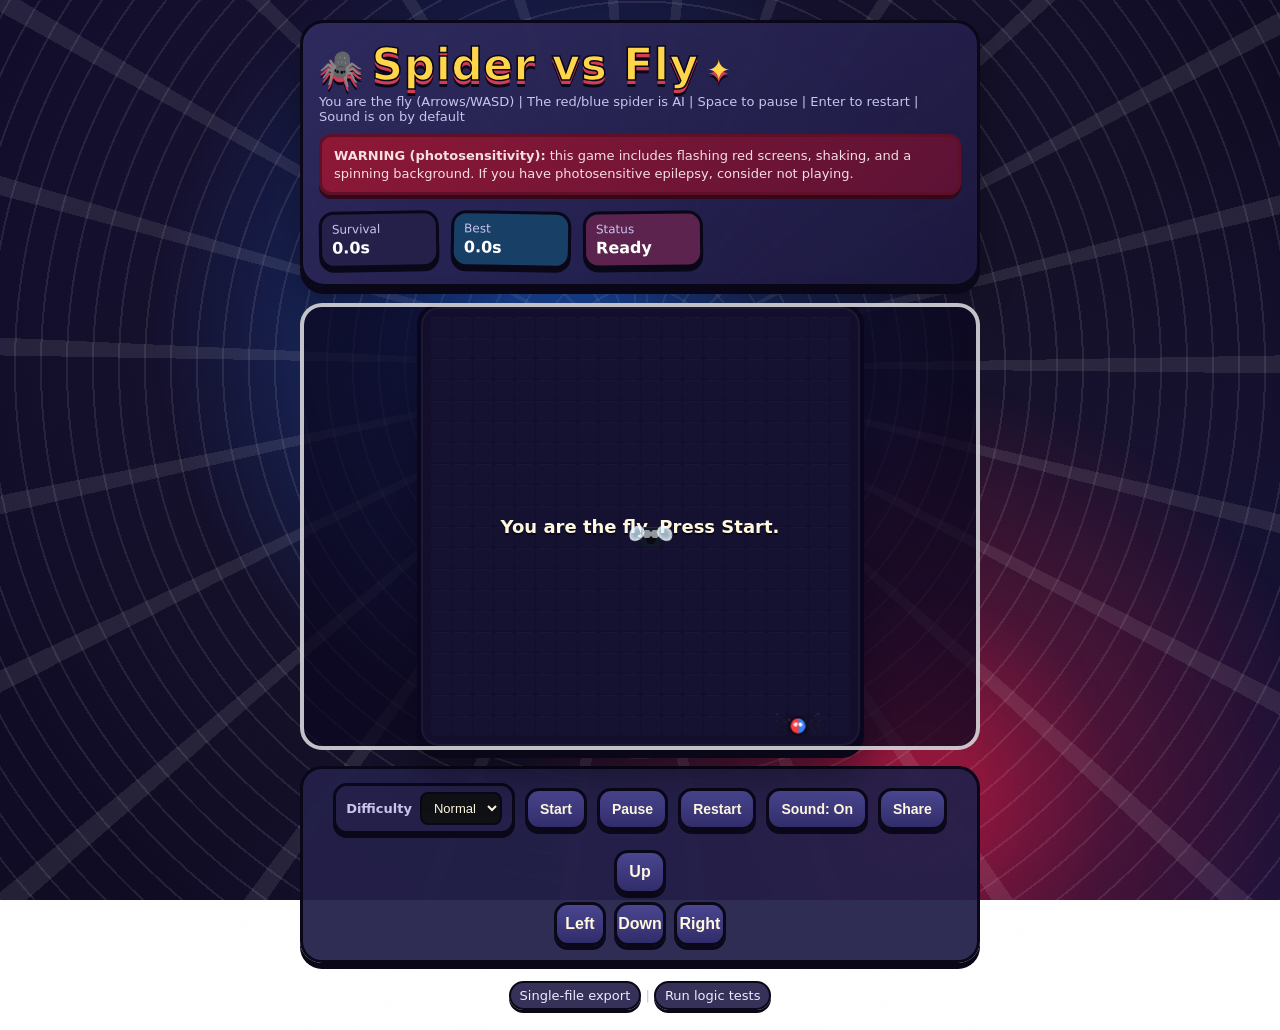
==== commit bd5467d8: "Animate blending circus lights" ====
--- a/export.html
+++ b/export.html
@@ -20,6 +20,10 @@
   --border: rgba(255, 255, 255, 0.18);
   --ink: #090718;
   --gold: #ffd54a;
+  --red-light-x: 12%;
+  --red-light-y: 20%;
+  --blue-light-x: 88%;
+  --blue-light-y: 80%;
   --cell-size: min(4.4vw, 20px);
   --gap: 1px;
 }
@@ -38,10 +42,7 @@
     Helvetica,
     Arial,
     sans-serif;
-  background:
-    radial-gradient(circle at 12% 18%, rgba(255, 59, 59, 0.16) 0 9%, transparent 10%),
-    radial-gradient(circle at 88% 76%, rgba(59, 130, 246, 0.18) 0 11%, transparent 12%),
-    linear-gradient(145deg, #120d2c, var(--bg) 55%, #17133a);
+  background: linear-gradient(145deg, #120d2c, var(--bg) 55%, #17133a);
   background-attachment: fixed;
   color: var(--text);
 }
@@ -109,6 +110,19 @@
     radial-gradient(circle at 50% 45%, rgba(255, 255, 255, 0.06), transparent 60%);
   transform-origin: 50% 45%;
   animation: none;
+}
+
+.app::after {
+  content: "";
+  position: fixed;
+  inset: 0;
+  z-index: -2;
+  pointer-events: none;
+  background-image:
+    radial-gradient(circle at var(--red-light-x) var(--red-light-y), rgba(255, 35, 70, 0.52) 0 4vmax, rgba(255, 35, 70, 0.22) 15vmax, transparent 32vmax),
+    radial-gradient(circle at var(--blue-light-x) var(--blue-light-y), rgba(35, 105, 255, 0.56) 0 4vmax, rgba(35, 105, 255, 0.24) 15vmax, transparent 32vmax);
+  background-blend-mode: screen;
+  filter: saturate(1.25);
 }
 
 @keyframes web-spin {
@@ -2025,6 +2039,23 @@
 
   const reduceMotion = window.matchMedia ? window.matchMedia("(prefers-reduced-motion: reduce)") : null;
   let spinTimer = null;
+  let circusLightTimer = null;
+  const circusLightStartMs = performance.now();
+
+  function updateCircusLights() {
+    if (reduceMotion?.matches) return;
+    const seconds = (performance.now() - circusLightStartMs) / 1000;
+    const centerX = 50 + Math.sin(seconds * 0.31) * 18;
+    const centerY = 50 + Math.cos(seconds * 0.27) * 13;
+    const separation = Math.cos(seconds * 0.32);
+    const orbitX = Math.cos(seconds * 0.78) * 38 * separation;
+    const orbitY = Math.sin(seconds * 0.78) * 32 * separation;
+    document.documentElement.style.setProperty("--red-light-x", `${centerX + orbitX}%`);
+    document.documentElement.style.setProperty("--red-light-y", `${centerY + orbitY}%`);
+    document.documentElement.style.setProperty("--blue-light-x", `${centerX - orbitX}%`);
+    document.documentElement.style.setProperty("--blue-light-y", `${centerY - orbitY}%`);
+    circusLightTimer = window.setTimeout(updateCircusLights, 80);
+  }
 
   function stopSpinChaos() {
     if (spinTimer !== null) window.clearTimeout(spinTimer);
@@ -2415,6 +2446,7 @@
 
   render();
   updateIntensity();
+  if (circusLightTimer === null) updateCircusLights();
   // Starting screen: game begins only after Start / first input.
   stopLoop();
 })();
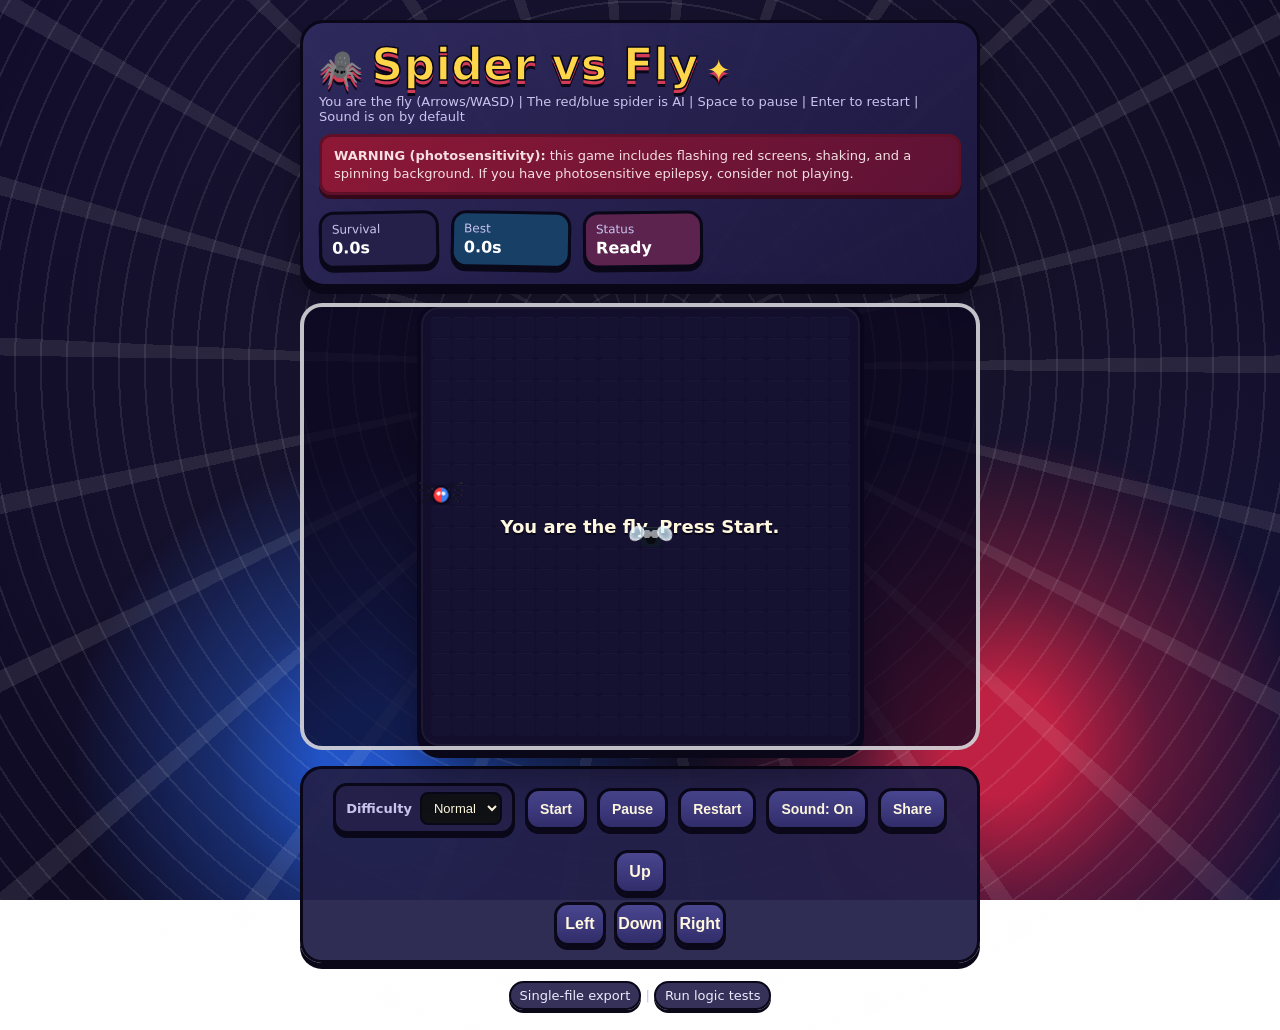
==== commit d79c45c0: "Orbit circus lights in opposite directions" ====
--- a/export.html
+++ b/export.html
@@ -20,10 +20,6 @@
   --border: rgba(255, 255, 255, 0.18);
   --ink: #090718;
   --gold: #ffd54a;
-  --red-light-x: 12%;
-  --red-light-y: 20%;
-  --blue-light-x: 88%;
-  --blue-light-y: 80%;
   --cell-size: min(4.4vw, 20px);
   --gap: 1px;
 }
@@ -45,6 +41,37 @@
   background: linear-gradient(145deg, #120d2c, var(--bg) 55%, #17133a);
   background-attachment: fixed;
   color: var(--text);
+  overflow-x: hidden;
+}
+
+.circus-lights {
+  position: fixed;
+  inset: 0;
+  z-index: 0;
+  overflow: hidden;
+  pointer-events: none;
+  isolation: isolate;
+}
+
+.circus-light {
+  position: absolute;
+  width: 50vmax;
+  height: 50vmax;
+  margin: -25vmax 0 0 -25vmax;
+  border-radius: 50%;
+  mix-blend-mode: screen;
+}
+
+.red-circus-light {
+  left: 92%;
+  top: 56%;
+  background: radial-gradient(circle, rgba(255, 35, 70, 0.72) 0 12%, rgba(255, 35, 70, 0.32) 34%, transparent 68%);
+}
+
+.blue-circus-light {
+  left: 8%;
+  top: 56%;
+  background: radial-gradient(circle, rgba(35, 105, 255, 0.74) 0 12%, rgba(35, 105, 255, 0.34) 34%, transparent 68%);
 }
 
 /* Full-screen death flash */
@@ -84,6 +111,7 @@
   padding: 20px;
   isolation: isolate;
   min-height: 100vh;
+  z-index: 1;
 }
 
 /* Cartoony, emoji-like web background (slow spin for mild disorientation). */
@@ -112,19 +140,6 @@
   animation: none;
 }
 
-.app::after {
-  content: "";
-  position: fixed;
-  inset: 0;
-  z-index: -2;
-  pointer-events: none;
-  background-image:
-    radial-gradient(circle at var(--red-light-x) var(--red-light-y), rgba(255, 35, 70, 0.52) 0 4vmax, rgba(255, 35, 70, 0.22) 15vmax, transparent 32vmax),
-    radial-gradient(circle at var(--blue-light-x) var(--blue-light-y), rgba(35, 105, 255, 0.56) 0 4vmax, rgba(35, 105, 255, 0.24) 15vmax, transparent 32vmax);
-  background-blend-mode: screen;
-  filter: saturate(1.25);
-}
-
 @keyframes web-spin {
   from {
     transform: rotate(0deg);
@@ -631,6 +646,10 @@
 </style>
   </head>
   <body>
+    <div class="circus-lights" aria-hidden="true">
+      <span id="red-circus-light" class="circus-light red-circus-light"></span>
+      <span id="blue-circus-light" class="circus-light blue-circus-light"></span>
+    </div>
     <main class="app">
       <header class="top">
         <div>
@@ -1926,6 +1945,8 @@
   const soundBtn = document.getElementById("btn-sound");
   const shareBtn = document.getElementById("btn-share");
   const difficultyEl = document.getElementById("difficulty");
+  const redCircusLightEl = document.getElementById("red-circus-light");
+  const blueCircusLightEl = document.getElementById("blue-circus-light");
 
   if (
     !gridEl ||
@@ -1943,6 +1964,7 @@
   }
   if (!shareBtn) throw new Error("Missing #btn-share element.");
   if (!difficultyEl) throw new Error("Missing #difficulty element.");
+  if (!redCircusLightEl || !blueCircusLightEl) throw new Error("Missing circus light elements.");
 
   gridEl.style.setProperty("--cols", String(config.cols));
 
@@ -2043,18 +2065,18 @@
   const circusLightStartMs = performance.now();
 
   function updateCircusLights() {
-    if (reduceMotion?.matches) return;
-    const seconds = (performance.now() - circusLightStartMs) / 1000;
-    const centerX = 50 + Math.sin(seconds * 0.31) * 18;
-    const centerY = 50 + Math.cos(seconds * 0.27) * 13;
-    const separation = Math.cos(seconds * 0.32);
-    const orbitX = Math.cos(seconds * 0.78) * 38 * separation;
-    const orbitY = Math.sin(seconds * 0.78) * 32 * separation;
-    document.documentElement.style.setProperty("--red-light-x", `${centerX + orbitX}%`);
-    document.documentElement.style.setProperty("--red-light-y", `${centerY + orbitY}%`);
-    document.documentElement.style.setProperty("--blue-light-x", `${centerX - orbitX}%`);
-    document.documentElement.style.setProperty("--blue-light-y", `${centerY - orbitY}%`);
-    circusLightTimer = window.setTimeout(updateCircusLights, 80);
+    const reduced = !!reduceMotion?.matches;
+    const motionScale = reduced ? 0.22 : 1;
+    const seconds = ((performance.now() - circusLightStartMs) / 1000) * motionScale;
+    const centerX = 50 + Math.sin(seconds * 0.2) * 8;
+    const centerY = 50 + Math.cos(seconds * 0.17) * 6;
+    const redAngle = seconds * 0.65;
+    const blueAngle = Math.PI - seconds * 0.72;
+    redCircusLightEl.style.left = `${centerX + Math.cos(redAngle) * 42}%`;
+    redCircusLightEl.style.top = `${centerY + Math.sin(redAngle) * 34}%`;
+    blueCircusLightEl.style.left = `${centerX + Math.cos(blueAngle) * 42}%`;
+    blueCircusLightEl.style.top = `${centerY + Math.sin(blueAngle) * 34}%`;
+    circusLightTimer = window.setTimeout(updateCircusLights, reduced ? 140 : 60);
   }
 
   function stopSpinChaos() {
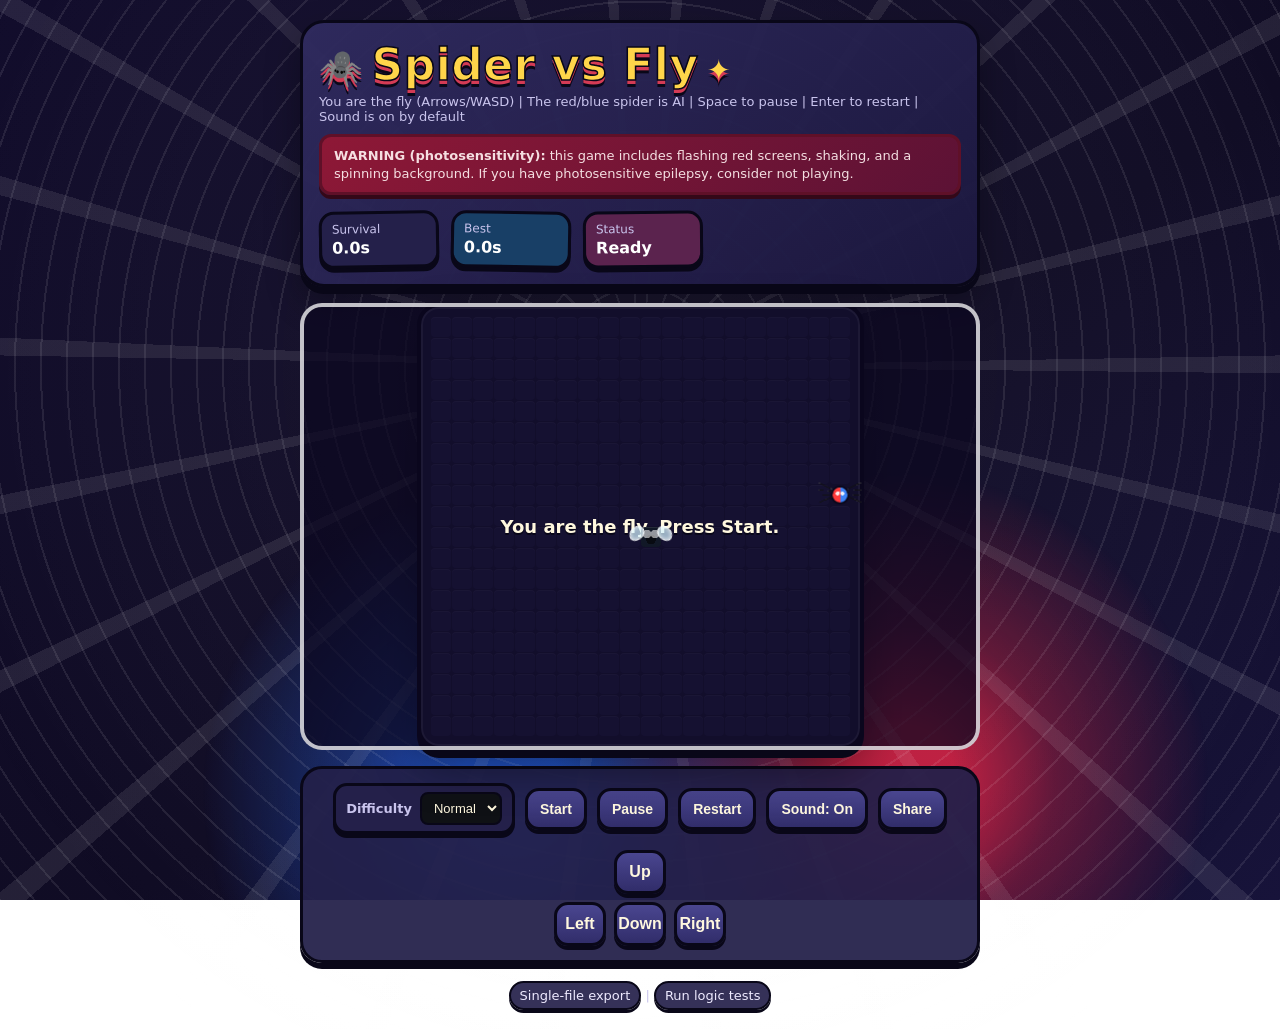
==== commit b6c10247: "Force refreshed spotlight motion" ====
--- a/export.html
+++ b/export.html
@@ -2066,7 +2066,7 @@
 
   function updateCircusLights() {
     const reduced = !!reduceMotion?.matches;
-    const motionScale = reduced ? 0.22 : 1;
+    const motionScale = reduced ? 0.65 : 1;
     const seconds = ((performance.now() - circusLightStartMs) / 1000) * motionScale;
     const centerX = 50 + Math.sin(seconds * 0.2) * 8;
     const centerY = 50 + Math.cos(seconds * 0.17) * 6;
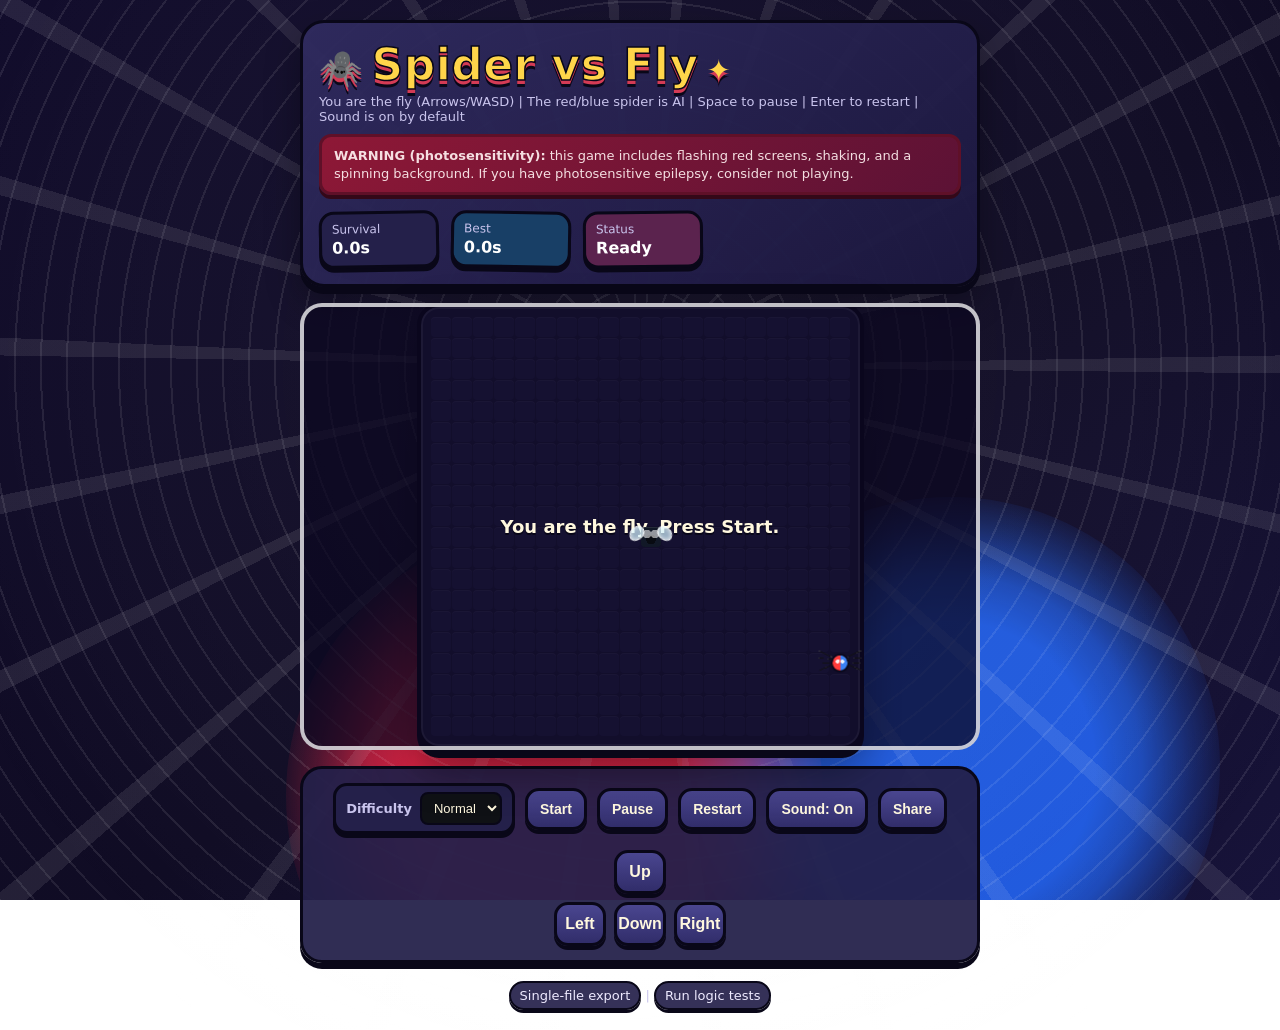
==== commit 41804b37: "Make circus spotlights faster and more solid" ====
--- a/export.html
+++ b/export.html
@@ -55,9 +55,9 @@
 
 .circus-light {
   position: absolute;
-  width: 50vmax;
-  height: 50vmax;
-  margin: -25vmax 0 0 -25vmax;
+  width: 42vmax;
+  height: 42vmax;
+  margin: -21vmax 0 0 -21vmax;
   border-radius: 50%;
   mix-blend-mode: screen;
 }
@@ -65,13 +65,13 @@
 .red-circus-light {
   left: 92%;
   top: 56%;
-  background: radial-gradient(circle, rgba(255, 35, 70, 0.72) 0 12%, rgba(255, 35, 70, 0.32) 34%, transparent 68%);
+  background: radial-gradient(circle, rgba(255, 35, 70, 0.82) 0 38%, rgba(255, 35, 70, 0.64) 50%, rgba(255, 35, 70, 0.26) 63%, transparent 74%);
 }
 
 .blue-circus-light {
   left: 8%;
   top: 56%;
-  background: radial-gradient(circle, rgba(35, 105, 255, 0.74) 0 12%, rgba(35, 105, 255, 0.34) 34%, transparent 68%);
+  background: radial-gradient(circle, rgba(35, 105, 255, 0.84) 0 38%, rgba(35, 105, 255, 0.66) 50%, rgba(35, 105, 255, 0.28) 63%, transparent 74%);
 }
 
 /* Full-screen death flash */
@@ -2066,12 +2066,12 @@
 
   function updateCircusLights() {
     const reduced = !!reduceMotion?.matches;
-    const motionScale = reduced ? 0.65 : 1;
+    const motionScale = reduced ? 0.75 : 1;
     const seconds = ((performance.now() - circusLightStartMs) / 1000) * motionScale;
-    const centerX = 50 + Math.sin(seconds * 0.2) * 8;
-    const centerY = 50 + Math.cos(seconds * 0.17) * 6;
-    const redAngle = seconds * 0.65;
-    const blueAngle = Math.PI - seconds * 0.72;
+    const centerX = 50 + Math.sin(seconds * 0.28) * 8;
+    const centerY = 50 + Math.cos(seconds * 0.24) * 6;
+    const redAngle = seconds * 1.05;
+    const blueAngle = Math.PI - seconds * 1.2;
     redCircusLightEl.style.left = `${centerX + Math.cos(redAngle) * 42}%`;
     redCircusLightEl.style.top = `${centerY + Math.sin(redAngle) * 34}%`;
     blueCircusLightEl.style.left = `${centerX + Math.cos(blueAngle) * 42}%`;
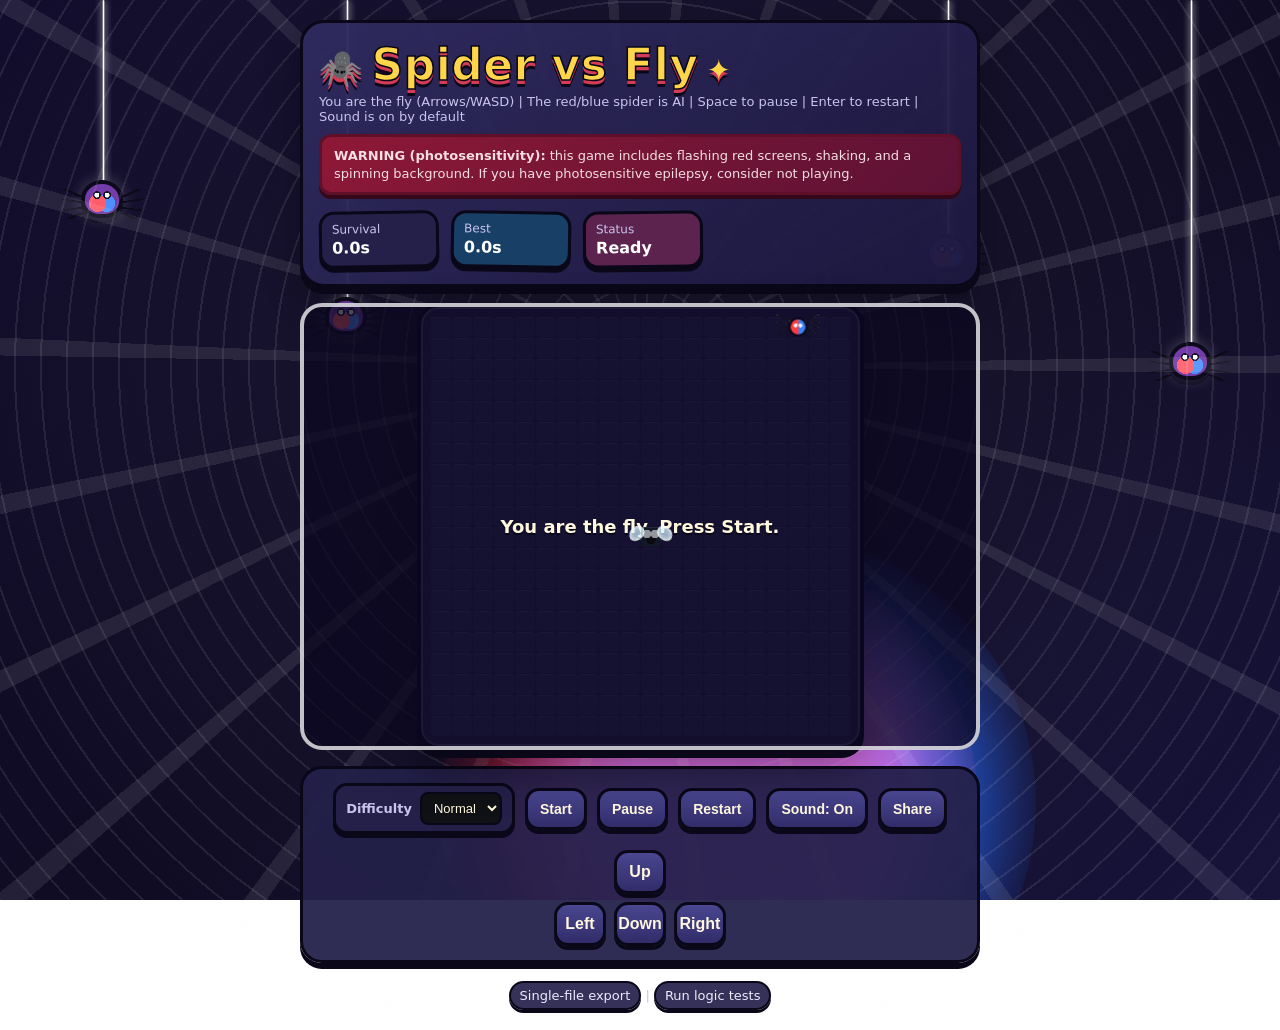
==== commit a04fe140: "Add swinging background spiders" ====
--- a/export.html
+++ b/export.html
@@ -74,6 +74,113 @@
   background: radial-gradient(circle, rgba(35, 105, 255, 0.84) 0 38%, rgba(35, 105, 255, 0.66) 50%, rgba(35, 105, 255, 0.28) 63%, transparent 74%);
 }
 
+.hanging-spiders {
+  position: fixed;
+  inset: 0;
+  z-index: 0;
+  overflow: hidden;
+  pointer-events: none;
+}
+
+.hanging-spider {
+  position: absolute;
+  top: 0;
+  left: var(--hanger-left);
+  width: 72px;
+  height: var(--hanger-drop);
+  margin-left: -36px;
+  transform-origin: 50% 0;
+  animation: hanging-spider-sway var(--hanger-speed) ease-in-out infinite alternate;
+  animation-delay: var(--hanger-delay);
+}
+
+.hanging-spider::before {
+  content: "";
+  position: absolute;
+  top: 0;
+  bottom: 40px;
+  left: 50%;
+  width: 3px;
+  border-radius: 999px;
+  background: linear-gradient(90deg, rgba(255, 255, 255, 0.18), #fff 50%, rgba(255, 255, 255, 0.18));
+  box-shadow: 0 0 7px rgba(255, 255, 255, 0.7);
+}
+
+.cartoon-spider {
+  position: absolute;
+  bottom: 7px;
+  left: 50%;
+  width: 42px;
+  height: 38px;
+  margin-left: -21px;
+  z-index: 1;
+  border: 4px solid var(--ink);
+  border-radius: 52% 52% 46% 46%;
+  background:
+    radial-gradient(circle at 35% 37%, #fff 0 8%, #141023 9% 13%, transparent 14%),
+    radial-gradient(circle at 65% 37%, #fff 0 8%, #141023 9% 13%, transparent 14%),
+    radial-gradient(circle at 37% 64%, #ff5a69 0 30%, transparent 31%),
+    radial-gradient(circle at 63% 64%, #4a8fff 0 30%, transparent 31%),
+    #7139a8;
+  box-shadow: 0 5px 0 rgba(9, 7, 24, 0.45), 0 0 15px rgba(255, 255, 255, 0.22);
+}
+
+.cartoon-spider::before,
+.cartoon-spider::after {
+  content: "";
+  position: absolute;
+  top: 5px;
+  width: 24px;
+  height: 30px;
+  background:
+    linear-gradient(25deg, transparent 42%, var(--ink) 43% 57%, transparent 58%) 0 0 / 24px 8px no-repeat,
+    linear-gradient(8deg, transparent 42%, var(--ink) 43% 57%, transparent 58%) 0 8px / 24px 8px no-repeat,
+    linear-gradient(-8deg, transparent 42%, var(--ink) 43% 57%, transparent 58%) 0 16px / 24px 8px no-repeat,
+    linear-gradient(-25deg, transparent 42%, var(--ink) 43% 57%, transparent 58%) 0 24px / 24px 8px no-repeat;
+}
+
+.cartoon-spider::before {
+  right: 34px;
+}
+
+.cartoon-spider::after {
+  left: 34px;
+  transform: scaleX(-1);
+}
+
+.hanger-one {
+  --hanger-left: 8%;
+  --hanger-drop: 25vh;
+  --hanger-speed: 4.4s;
+  --hanger-delay: -0.8s;
+}
+
+.hanger-two {
+  --hanger-left: 27%;
+  --hanger-drop: 38vh;
+  --hanger-speed: 5.6s;
+  --hanger-delay: -2.1s;
+}
+
+.hanger-three {
+  --hanger-left: 74%;
+  --hanger-drop: 31vh;
+  --hanger-speed: 5.1s;
+  --hanger-delay: -3.4s;
+}
+
+.hanger-four {
+  --hanger-left: 93%;
+  --hanger-drop: 43vh;
+  --hanger-speed: 4.7s;
+  --hanger-delay: -1.2s;
+}
+
+@keyframes hanging-spider-sway {
+  from { transform: rotate(-5deg) translateX(-3px); }
+  to { transform: rotate(5deg) translateX(3px); }
+}
+
 /* Full-screen death flash */
 body.danger-flash::after {
   content: "";
@@ -416,6 +523,7 @@
 }
 
 @media (prefers-reduced-motion: reduce) {
+  .hanging-spider,
   .app::before {
     animation: none;
   }
@@ -626,6 +734,11 @@
 
 
 @media (max-width: 420px) {
+  .hanger-two,
+  .hanger-three {
+    display: none;
+  }
+
   .app {
     padding: 14px;
   }
@@ -649,6 +762,12 @@
     <div class="circus-lights" aria-hidden="true">
       <span id="red-circus-light" class="circus-light red-circus-light"></span>
       <span id="blue-circus-light" class="circus-light blue-circus-light"></span>
+    </div>
+    <div class="hanging-spiders" aria-hidden="true">
+      <span class="hanging-spider hanger-one"><span class="cartoon-spider"></span></span>
+      <span class="hanging-spider hanger-two"><span class="cartoon-spider"></span></span>
+      <span class="hanging-spider hanger-three"><span class="cartoon-spider"></span></span>
+      <span class="hanging-spider hanger-four"><span class="cartoon-spider"></span></span>
     </div>
     <main class="app">
       <header class="top">
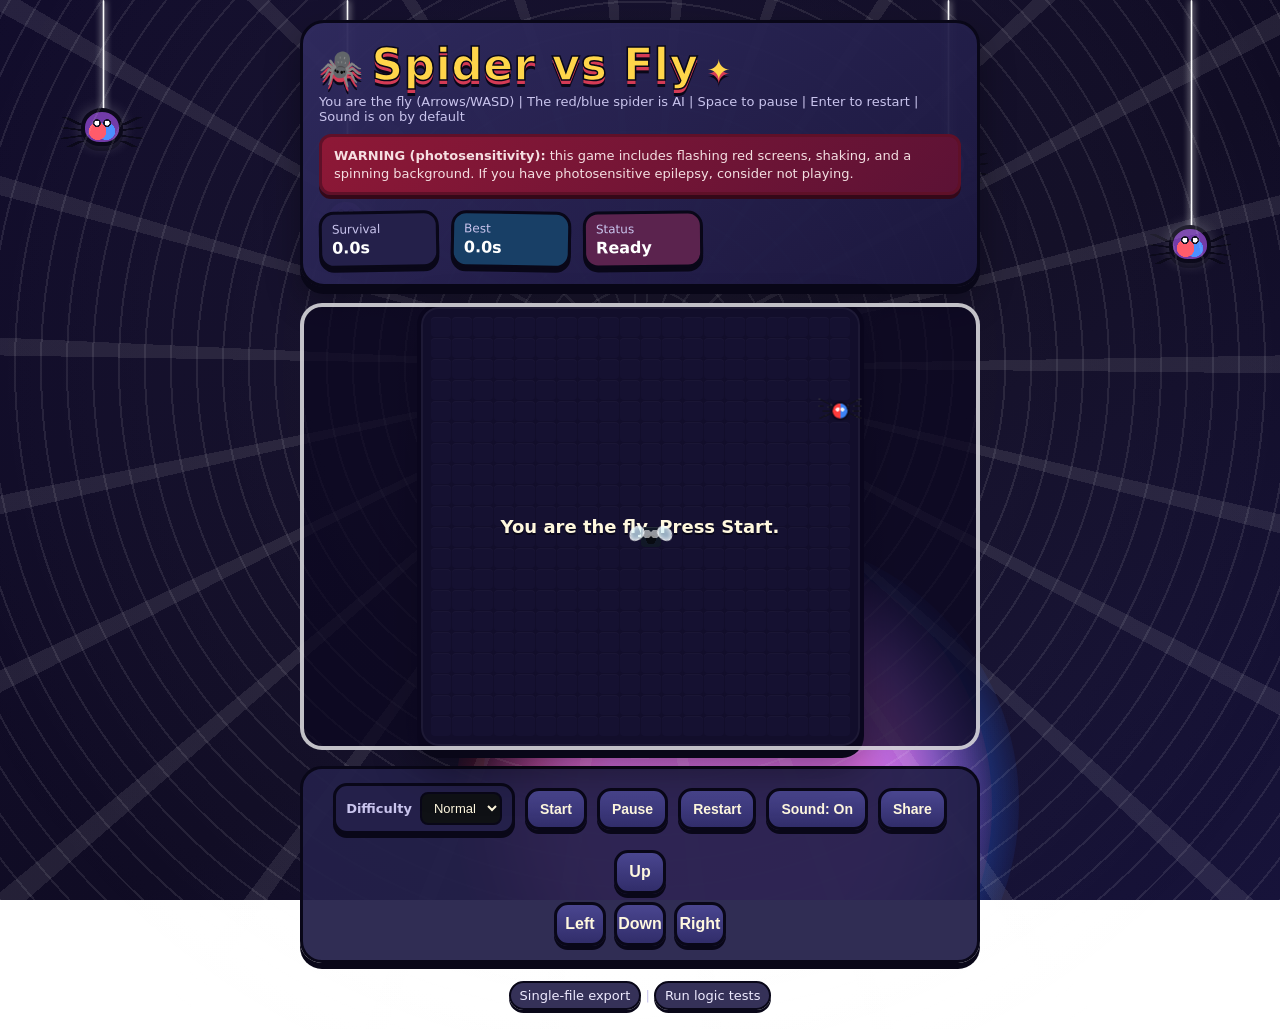
==== commit 129fa483: "Animate retracting spider webs" ====
--- a/export.html
+++ b/export.html
@@ -87,10 +87,10 @@
   top: 0;
   left: var(--hanger-left);
   width: 72px;
-  height: var(--hanger-drop);
+  height: var(--hanger-min);
   margin-left: -36px;
   transform-origin: 50% 0;
-  animation: hanging-spider-sway var(--hanger-speed) ease-in-out infinite alternate;
+  animation: hanging-spider-sway var(--hanger-speed) ease-in-out infinite;
   animation-delay: var(--hanger-delay);
 }
 
@@ -150,35 +150,45 @@
 
 .hanger-one {
   --hanger-left: 8%;
-  --hanger-drop: 25vh;
-  --hanger-speed: 4.4s;
+  --hanger-min: 17vh;
+  --hanger-max: 31vh;
+  --hanger-speed: 3.2s;
   --hanger-delay: -0.8s;
 }
 
 .hanger-two {
   --hanger-left: 27%;
-  --hanger-drop: 38vh;
-  --hanger-speed: 5.6s;
+  --hanger-min: 27vh;
+  --hanger-max: 44vh;
+  --hanger-speed: 3.8s;
   --hanger-delay: -2.1s;
 }
 
 .hanger-three {
   --hanger-left: 74%;
-  --hanger-drop: 31vh;
-  --hanger-speed: 5.1s;
+  --hanger-min: 21vh;
+  --hanger-max: 38vh;
+  --hanger-speed: 3.5s;
   --hanger-delay: -3.4s;
 }
 
 .hanger-four {
   --hanger-left: 93%;
-  --hanger-drop: 43vh;
-  --hanger-speed: 4.7s;
+  --hanger-min: 30vh;
+  --hanger-max: 49vh;
+  --hanger-speed: 3.3s;
   --hanger-delay: -1.2s;
 }
 
 @keyframes hanging-spider-sway {
-  from { transform: rotate(-5deg) translateX(-3px); }
-  to { transform: rotate(5deg) translateX(3px); }
+  0%, 100% {
+    height: var(--hanger-min);
+    transform: rotate(-6deg) translateX(-4px);
+  }
+  50% {
+    height: var(--hanger-max);
+    transform: rotate(6deg) translateX(4px);
+  }
 }
 
 /* Full-screen death flash */
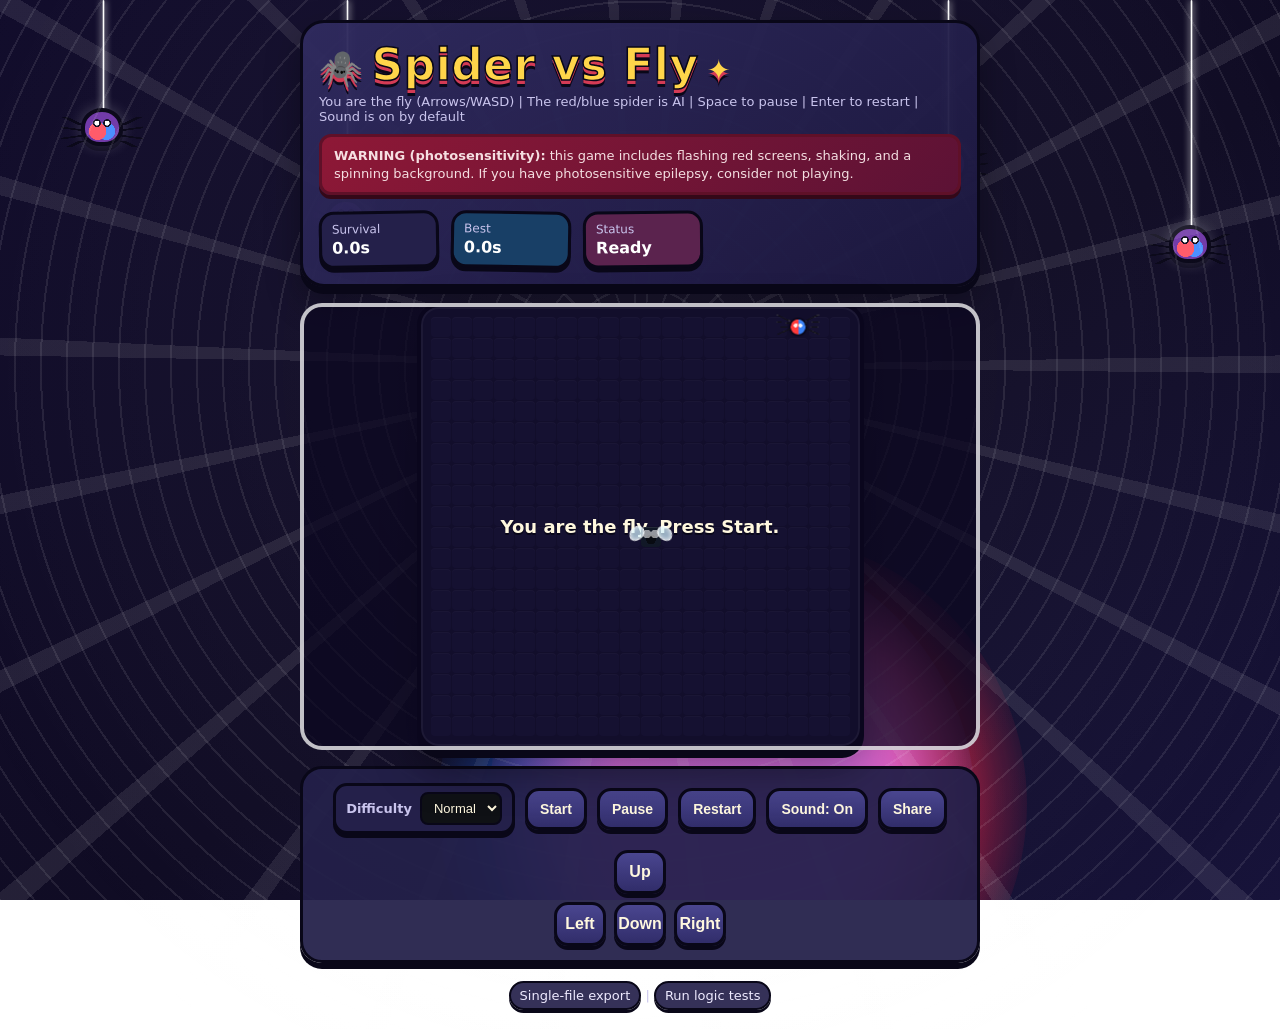
==== commit 0815c5a3: "Fix final gameplay UI bugs" ====
--- a/export.html
+++ b/export.html
@@ -2408,6 +2408,7 @@
           // ignore storage errors
         }
       }
+      bestEl.textContent = formatMs(bestMs);
       document.body.classList.remove("danger-flash");
       void document.body.offsetWidth; // restart animation
       document.body.classList.add("danger-flash");
@@ -2419,6 +2420,7 @@
       if (state.status === logic.STATUS.paused) {
         stopLoop();
         stopSpinChaos();
+        document.body.classList.remove("web-spin");
       }
       if (state.status === logic.STATUS.playing) {
         scheduleNextTick();
